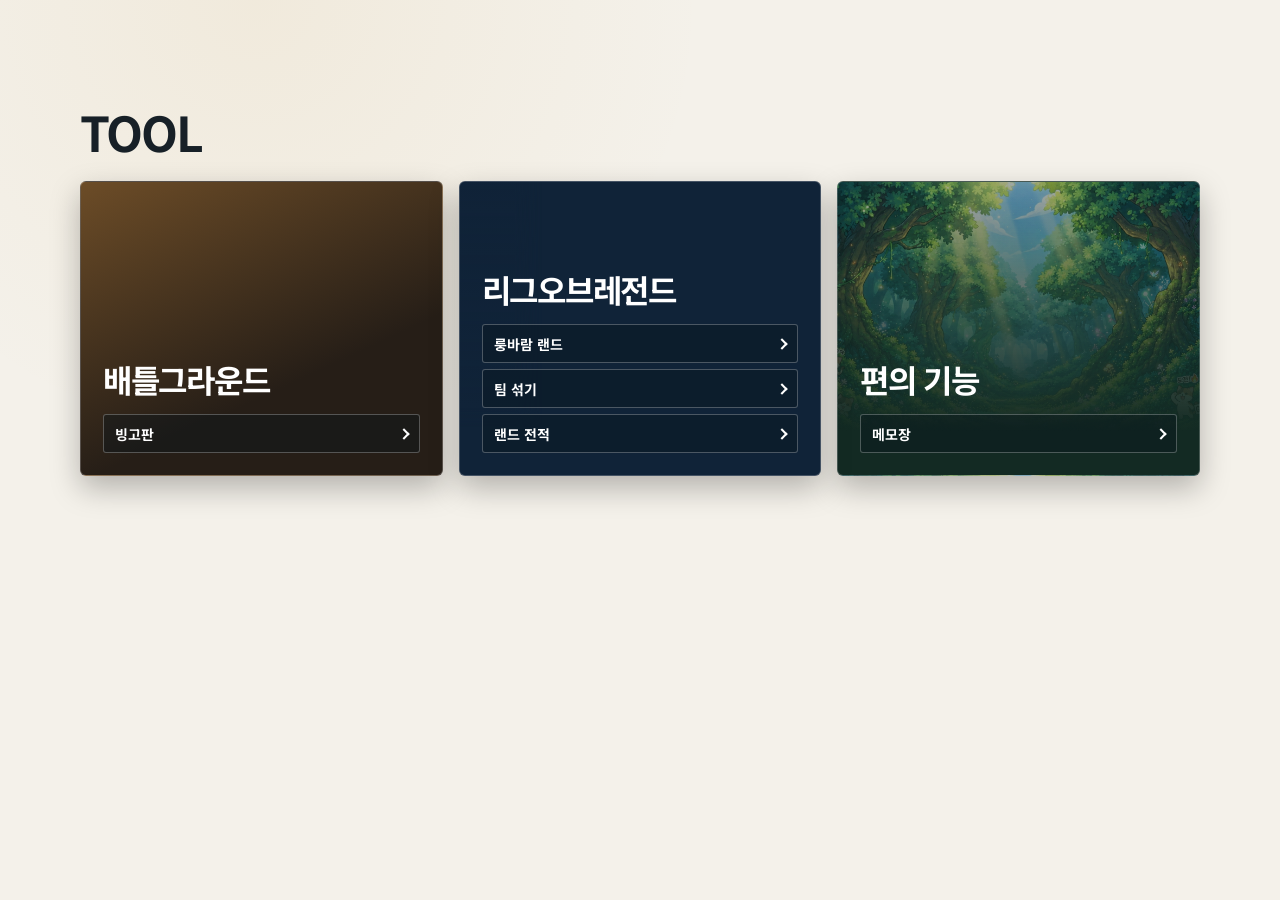
==== index.html @ d232b587 "Simplify navigation and group bingo mission controls" ====
<!doctype html>
<html lang="ko">
  <head>
    <meta charset="UTF-8" />
    <meta name="viewport" content="width=device-width, initial-scale=1.0" />
    <meta name="description" content="배틀그라운드, 룽바람 랜드, 편의 기능" />
    <title>For SUWEET</title>
    <link rel="icon" type="image/png" sizes="64x64" href="assets/favicon.png?v=1" />
    <link rel="apple-touch-icon" sizes="180x180" href="assets/apple-touch-icon.png?v=1" />
    <link rel="stylesheet" href="styles.css?v=85" />
  </head>
  <body class="category-home">
    <main class="category-home__shell">
      <h1>TOOL</h1>
      <div class="category-home__grid">
        <section class="category-card category-card--pubg" aria-labelledby="pubg-category">
          <h2 id="pubg-category">배틀그라운드</h2>
          <ul>
            <li><a href="bingo.html">빙고판</a></li>
          </ul>
        </section>

        <section class="category-card category-card--land" aria-labelledby="land-category">
          <h2 id="land-category">리그오브레전드</h2>
          <ul>
            <li><a href="rongbaram.html">룽바람 랜드</a></li>
            <li><a href="mixer.html">팀 섞기</a></li>
            <li><a href="history.html">랜드 전적</a></li>
          </ul>
        </section>

        <section class="category-card category-card--tools" aria-labelledby="tools-category">
          <h2 id="tools-category">편의 기능</h2>
          <ul>
            <li><a href="memo.html">메모장</a></li>
          </ul>
        </section>
      </div>
    </main>
  </body>
</html>
---- styles.css ----
@import url('https://fonts.googleapis.com/css2?family=Black+Han+Sans&family=Do+Hyeon&family=Dongle:wght@400;700&family=Gamja+Flower&family=Gaegu:wght@400;700&family=Gowun+Batang&family=Gowun+Dodum&family=Hi+Melody&family=Jua&family=Nanum+Gothic:wght@400;700&family=Nanum+Myeongjo:wght@400;700&family=Nanum+Pen+Script&family=Noto+Color+Emoji&family=Noto+Sans+KR:wght@400;500;600;700;800&family=Oswald:wght@500;600&family=Poor+Story&family=Single+Day&family=Song+Myung&family=Stylish&family=Yeon+Sung&display=swap');

:root {
  --ink: #172027;
  --muted: #68747b;
  --paper: #f4f1ea;
  --surface: #fffdf8;
  --line: #d9d4c8;
  --gold: #c89637;
  --gold-bright: #e3b95d;
  --navy: #101b25;
  --teal: #1c7b7d;
  --danger: #a7473f;
  --shadow: 0 14px 34px rgba(25, 32, 35, 0.09);
}

* { box-sizing: border-box; }

html { scroll-behavior: smooth; }

body {
  margin: 0;
  min-width: 320px;
  color: var(--ink);
  background:
    radial-gradient(circle at 20% 0%, rgba(200, 150, 55, 0.08), transparent 28rem),
    var(--paper);
  font-family: "Noto Sans KR", sans-serif;
  -webkit-font-smoothing: antialiased;
}

button, input, textarea { font: inherit; }
button { color: inherit; }

.app-shell { width: min(1480px, 100%); margin: 0 auto; padding: 28px 36px 20px; }

.category-home { min-height: 100vh; }
.category-home__shell { width: min(1120px, calc(100% - 32px)); margin: 0 auto; padding: clamp(44px, 9vw, 104px) 0 40px; }
.category-home h1 { margin: 0 0 22px; font-size: clamp(30px, 5vw, 48px); line-height: 1.15; letter-spacing: -.045em; }
.category-home__grid { display: grid; grid-template-columns: repeat(3, minmax(0, 1fr)); gap: 16px; }
.category-card {
  display: flex;
  color: #fff;
  flex-direction: column;
  gap: 16px;
  justify-content: flex-end;
  min-height: 295px;
  padding: 22px;
  border: 1px solid #ffffff38;
  border-radius: 6px;
  box-shadow: 0 12px 30px #0004;
}
.category-card--pubg { background: linear-gradient(155deg, #6c4c27, #261e17 65%); }
.category-card--land {
  position: relative;
  isolation: isolate;
  overflow: hidden;
  background: #102338;
}
.category-card--land::before,
.category-card--land::after {
  content: "";
  position: absolute;
  pointer-events: none;
}
.category-card--land::before {
  inset: 0 auto 0 min(-96.5%, -528px);
  z-index: -2;
  width: max(210%, 1150px);
  background:
    linear-gradient(180deg, #10233855, #102338ad 90%),
    url("assets/hero-aram-land-v3.jpg") left bottom / 100% auto no-repeat;
}
.category-card--land::after {
  inset: 0;
  z-index: -1;
  background:
    linear-gradient(180deg, #10233855, #102338ad 90%),
    url("assets/hero-aram-land-v3.jpg") right bottom / max(210%, 1150px) auto no-repeat;
  mask-image: linear-gradient(to right, #000 55px, transparent 82px), linear-gradient(#000 calc(100% - 65px), transparent calc(100% - 48px));
  mask-composite: intersect;
}
.category-card--tools { background: linear-gradient(180deg, #132a2366, #132a23 85%), url("assets/memo-forest-background-v2.jpg") center / cover; }
.category-card h2 { margin: 0; font-size: clamp(22px, 3vw, 32px); line-height: 1.2; letter-spacing: -.04em; }
.category-card p { margin: 0; color: #f1dcc0; font-size: 14px; }
.category-card ul { display: grid; gap: 6px; margin: 0; padding: 0; list-style: none; }
.category-card a { display: flex; align-items: center; justify-content: space-between; gap: 8px; min-height: 39px; padding: 8px 11px; border: 1px solid #ffffff42; border-radius: 3px; background: #08151d65; color: #fff; text-decoration: none; font-size: 14px; font-weight: 700; }
.category-card a::after { content: ""; width: 6px; height: 6px; border-top: 2px solid currentColor; border-right: 2px solid currentColor; transform: rotate(45deg); }
.category-card a:hover, .category-card a:focus-visible { border-color: var(--gold-bright); background: #0b1824; }

@media (max-width: 700px) {
  .category-home__grid { grid-template-columns: 1fr; }
  .category-card { min-height: 148px; padding: 18px; }
}

.hero {
  position: relative;
  isolation: isolate;
  min-height: 154px;
  display: grid;
  grid-template-columns: minmax(0, 1fr) minmax(470px, 590px);
  gap: 36px;
  align-items: center;
  overflow: hidden;
  padding: 24px 40px;
  color: #fff;
  background:
    linear-gradient(90deg, rgba(8, 20, 31, .86) 0%, rgba(8, 20, 31, .32) 30%, rgba(8, 20, 31, .1) 52%, rgba(8, 20, 31, .18) 70%, rgba(8, 20, 31, .78) 100%),
    url("assets/hero-aram-land-v3.jpg");
  background-position: center, center 74%;
  background-size: cover, cover;
  background-repeat: no-repeat;
  border: 1px solid rgba(227, 185, 93, 0.28);
  border-radius: 4px;
  box-shadow: var(--shadow);
}

.hero::before,
.hero::after {
  content: "";
  position: absolute;
  z-index: -1;
  transform: rotate(45deg);
  border: 1px solid rgba(227, 185, 93, 0.16);
}

.hero::before { width: 360px; height: 360px; right: 30%; top: -285px; }
.hero::after { width: 220px; height: 220px; left: -145px; bottom: -175px; }

.hero h1 { margin: 0 0 8px; color: #fff; font-family: "Noto Sans KR", sans-serif; font-size: clamp(30px, 3.4vw, 44px); font-weight: 800; line-height: 1.08; letter-spacing: -.035em; text-shadow: 0 2px 8px rgba(0, 0, 0, .55); }
.hero__brand p { margin: 0; color: #e2e8ea; text-shadow: 0 1px 4px rgba(0,0,0,.7); font-size: 13px; }
.hero__dashboard { min-width: 0; }

.record-card {
  padding: 14px 18px;
  border: 1px solid rgba(221, 185, 111, 0.24);
  background: rgba(7, 24, 36, .78);
  backdrop-filter: blur(10px);
}
.record-card__summary { display: flex; align-items: flex-end; justify-content: space-between; gap: 18px; }
.record-card__label { display: block; margin-bottom: 5px; color: #aeb9bc; font-size: 11px; }
.record-card__current > strong { font: 600 24px/1 "Oswald", sans-serif; color: #fff; }
.record-card__summary-actions { display: flex; align-items: flex-end; gap: 13px; }
.win-rate { text-align: right; }
.win-rate span { display: block; margin-bottom: 4px; color: #809096; font-size: 10px; }
.win-rate strong { color: var(--gold-bright) !important; font: 600 24px/1 "Oswald", sans-serif; }
.record-card__controls { display: grid; grid-template-columns: 1fr 1fr auto; gap: 8px; align-items: center; margin-top: 10px; }
.score-control { display: grid; grid-template-columns: 1fr 32px 28px 32px; align-items: center; gap: 4px; min-width: 0; padding: 6px 7px 6px 11px; background: rgba(0,0,0,.18); border: 1px solid rgba(255,255,255,.16); }
.score-control > span { font-size: 11px; font-weight: 700; }
.score-control--win > span { color: #7fe0cc; }
.score-control--loss > span { color: #ffaaa3; }
.score-control button { display: grid; place-items: center; width: 32px; height: 32px; padding: 0; color: #071518; border: 1px solid rgba(255,255,255,.35); border-radius: 3px; cursor: pointer; font-size: 20px; font-weight: 800; line-height: 1; box-shadow: 0 2px 7px rgba(0,0,0,.24); }
.score-control--win button { background: #62cdb8; }
.score-control--loss button { background: #e77f77; }
.score-control button:hover { color: #101820; background: var(--gold-bright); transform: translateY(-1px); }
.score-control button:active { transform: translateY(1px); }
.score-control button:disabled { color: #728087; background: #39474c; border-color: #526067; box-shadow: none; opacity: .7; cursor: default; transform: none; }
.score-control strong { text-align: center; font: 500 16px/1 "Oswald", sans-serif; }
.record-action-button { width: 78px; min-height: 38px; padding: 7px 8px; border-radius: 3px; cursor: pointer; font-size: 10px; font-weight: 700; white-space: nowrap; }
.record-reset { color: #f0ca78; background: rgba(200,150,55,.12); border: 1px solid #ad8437; }
.record-save { color: #8fe0d2; background: rgba(98,205,184,.12); border: 1px solid #4d9d8e; }
.record-reset:hover { color: #101820; background: var(--gold-bright); }
.record-save:hover { color: #071518; background: #7fe0cc; }

.settlement { display: grid; grid-template-columns: auto 1fr auto; align-items: center; gap: 12px; margin-top: 11px; padding-top: 11px; border-top: 1px solid rgba(255,255,255,.13); }
.settlement__stake span,
.settlement__result span { display: block; margin-bottom: 3px; color: #8f9b9f; font-size: 9px; font-weight: 600; }
.settlement__stake strong { color: #fff; font: 500 16px/1 "Oswald", sans-serif; }
.stake-controls { display: grid; grid-template-columns: repeat(4, 1fr); gap: 4px; }
.stake-controls button { min-width: 42px; height: 29px; padding: 0 5px; color: #f0ca78; background: rgba(200,150,55,.12); border: 1px solid #8f7138; border-radius: 2px; cursor: pointer; font-size: 10px; font-weight: 700; }
.stake-controls button:hover { color: #101820; background: var(--gold-bright); }
.stake-controls button:disabled { color: #687379; background: rgba(255,255,255,.04); border-color: #465159; cursor: default; }
.settlement__result { min-width: 92px; text-align: right; }
.settlement__result strong { color: #d9dedf; font: 600 24px/1 "Oswald", sans-serif; }
.settlement__result strong.is-positive { color: #7fe0cc; }
.settlement__result strong.is-negative { color: #ff8e86; }

.toolbar {
  position: sticky;
  top: 0;
  z-index: 20;
  margin: 22px 0;
  padding: 18px 20px 15px;
  background: rgba(244, 241, 234, 0.94);
  border: 1px solid var(--line);
  box-shadow: 0 8px 24px rgba(38, 42, 43, 0.07);
  backdrop-filter: blur(14px);
}

.page-actions { position: fixed; z-index: 25; top: 28px; right: max(36px, calc((100vw - 1800px) / 4)); display: flex; justify-content: flex-end; }
.page-actions .memo-link { background: var(--surface); }
.page-actions .memo-link:hover,
.page-actions .memo-link:focus-visible { background: var(--gold); }
.page-menu { position: relative; z-index: 26; width: clamp(110px, 8vw, 160px); }
.page-menu summary { position: relative; display: flex; align-items: center; justify-content: center; width: 100%; min-height: 42px; padding: 9px 38px 9px 18px; color: var(--ink); background: var(--surface); border: 1px solid rgba(200, 150, 55, .55); border-radius: 3px; list-style: none; cursor: pointer; font-size: 15px; font-weight: 800; letter-spacing: .16em; }
.page-menu summary::-webkit-details-marker { display: none; }
.page-menu summary:hover,
.page-menu summary:focus-visible { background: var(--gold-bright); outline: 2px solid var(--gold); outline-offset: 2px; }
.page-menu__icon,
.page-menu__icon::before,
.page-menu__icon::after { position: absolute; width: 15px; height: 2px; border-radius: 2px; background: currentColor; }
.page-menu__icon { top: 50%; left: 17px; transform: translateY(-50%); }
.page-menu__icon::before,
.page-menu__icon::after { content: ""; left: 0; }
.page-menu__icon::before { top: -5px; }
.page-menu__icon::after { top: 5px; }
.page-menu__label { transform: translateX(10px); }
.page-menu__arrow { position: absolute; top: 50%; right: 19px; width: 8px; height: 8px; border-right: 2px solid currentColor; border-bottom: 2px solid currentColor; transform: translateY(-70%) rotate(45deg); transform-origin: center; transition: transform 160ms; }
.page-menu[open] .page-menu__arrow { transform: translateY(-30%) rotate(225deg); }
.page-menu__items { position: absolute; top: calc(100% + 7px); right: 0; width: 100%; min-width: 120px; padding: 7px; background: var(--surface); border: 1px solid var(--line); border-radius: 4px; box-shadow: var(--shadow); }
.page-menu__items .memo-link { display: flex; justify-content: center; gap: 7px; height: 34px; margin: 0; border: 0; padding: 0 8px; font-size: 12px; letter-spacing: .04em; }
.page-menu__items .memo-link svg { width: 14px; height: 14px; }
.page-menu__items .memo-link + .memo-link { border-top: 1px solid var(--line); }
@media (max-width: 1740px) {
  .page-actions { position: static; margin-bottom: 10px; }
  .page-menu { width: 110px; }
  .page-menu__icon { left: 13px; }
  .page-menu__label { transform: translateX(2px); }
  .page-menu__arrow { right: 13px; }
}
.search-row { display: grid; grid-template-columns: minmax(0, 1fr); }
.search-wrap { position: relative; display: flex; align-items: center; }
.search-wrap svg { position: absolute; left: 15px; width: 19px; fill: none; stroke: var(--muted); stroke-width: 1.8; stroke-linecap: round; }
.search-wrap input {
  width: 100%;
  height: 48px;
  padding: 0 52px 0 44px;
  color: var(--ink);
  background: var(--surface);
  border: 1px solid #cec8bc;
  border-radius: 2px;
  outline: none;
  transition: border-color 160ms, box-shadow 160ms;
}
.search-wrap input:focus { border-color: var(--gold); box-shadow: 0 0 0 3px rgba(200, 150, 55, 0.13); }
.search-wrap kbd { position: absolute; right: 15px; padding: 2px 7px; color: #8c8b87; background: #efede6; border: 1px solid #dad5ca; border-radius: 3px; font-size: 12px; }

.filter-row { display: flex; gap: 7px; margin-top: 13px; overflow-x: auto; scrollbar-width: none; }
.filter-row::-webkit-scrollbar { display: none; }
.filter-chip {
  flex: 0 0 auto;
  padding: 7px 14px;
  color: #59646a;
  background: transparent;
  border: 1px solid transparent;
  border-radius: 999px;
  cursor: pointer;
  font-size: 12px;
  font-weight: 600;
}
.filter-chip:hover { color: var(--ink); background: rgba(255, 255, 255, 0.65); }
.filter-chip.is-active { color: #fff; background: var(--navy); border-color: var(--navy); }
.memo-link {
  display: inline-flex;
  flex: 0 0 auto;
  align-items: center;
  gap: 6px;
  margin-left: auto;
  padding: 7px 13px;
  color: #8b641f;
  background: rgba(200, 150, 55, .08);
  border: 1px solid rgba(200, 150, 55, .55);
  border-radius: 3px;
  text-decoration: none;
  font-size: 12px;
  font-weight: 700;
  transition: color 160ms, background 160ms, border-color 160ms, transform 160ms;
}
.memo-link svg { width: 15px; height: 15px; fill: none; stroke: currentColor; stroke-width: 1.7; stroke-linecap: round; stroke-linejoin: round; }
.memo-link:hover,
.memo-link:focus-visible { color: #fff; background: var(--gold); border-color: var(--gold); outline: none; transform: translateY(-1px); }
.record-history-button {
  display: inline-flex;
  flex: 0 0 auto;
  align-items: center;
  gap: 6px;
  margin-left: auto;
  padding: 7px 13px;
  color: #fff;
  background: var(--navy);
  border: 1px solid var(--navy);
  border-radius: 3px;
  cursor: pointer;
  font-size: 12px;
  font-weight: 700;
  transition: color 160ms, background 160ms, border-color 160ms, transform 160ms;
}
.record-history-button svg { width: 15px; height: 15px; fill: none; stroke: currentColor; stroke-width: 1.7; stroke-linecap: round; stroke-linejoin: round; }
.record-history-button:hover,
.record-history-button:focus-visible { color: #172027; background: var(--gold-bright); border-color: var(--gold); outline: none; transform: translateY(-1px); }
.record-history-button.has-pending { border-color: var(--gold); box-shadow: 0 0 0 2px rgba(200, 150, 55, .13); }
.record-history-button__badge { padding: 2px 6px; color: #172027; background: var(--gold-bright); border-radius: 999px; font-size: 9px; line-height: 1.2; }
.record-history-button:hover .record-history-button__badge,
.record-history-button:focus-visible .record-history-button__badge { color: #fff; background: var(--navy); }
.mapping-status { display: flex; align-items: center; justify-content: space-between; gap: 14px; margin-top: 12px; padding: 8px 11px; color: #70521b; background: rgba(227, 185, 93, .14); border: 1px solid rgba(200, 150, 55, .38); font-size: 11px; font-weight: 700; }
.mapping-status button { flex: 0 0 auto; padding: 3px 7px; color: var(--danger); background: transparent; border: 1px solid rgba(167, 71, 63, .38); border-radius: 2px; cursor: pointer; font-size: 10px; font-weight: 700; }
.mapping-status button:hover,
.mapping-status button:focus-visible { color: #fff; background: var(--danger); outline: none; }

.toolbar__bottom { display: flex; align-items: center; justify-content: space-between; gap: 18px; margin-top: 14px; padding-top: 14px; border-top: 1px solid var(--line); }
.segmented { display: inline-flex; padding: 3px; background: #e5e1d7; border-radius: 3px; }
.segmented button { padding: 7px 15px; color: #727a7e; background: transparent; border: 0; border-radius: 2px; cursor: pointer; font-size: 12px; font-weight: 600; }
.segmented button.is-active { color: var(--ink); background: var(--surface); box-shadow: 0 2px 7px rgba(20, 25, 28, 0.09); }
.toolbar__actions { display: flex; align-items: center; gap: 16px; }
.result-count { color: var(--muted); font-size: 12px; }
.text-button { padding: 2px; background: transparent; border: 0; border-bottom: 1px solid currentColor; cursor: pointer; color: #56646a; font-size: 12px; }
.text-button:disabled { opacity: 0.35; cursor: default; }
.text-button--danger { color: var(--danger); }

.champion-grid {
  display: grid;
  grid-template-columns: repeat(auto-fill, 64px);
  gap: 10px;
  justify-content: center;
  min-height: 200px;
}

.champion {
  display: block;
  width: 64px;
  height: 64px;
  min-width: 0;
  padding: 0;
  background: transparent;
  border: 0;
  cursor: pointer;
  text-align: center;
}

.champion__portrait {
  display: block;
  position: relative;
  aspect-ratio: 1 / 1;
  width: 64px;
  height: 64px;
  overflow: hidden;
  background: #d3cec2;
  border: 2px solid transparent;
  box-shadow: 0 5px 13px rgba(20, 27, 29, 0.12);
  transition: transform 160ms ease, border-color 160ms ease, box-shadow 160ms ease;
}

.champion:hover .champion__portrait,
.champion:focus-visible .champion__portrait { transform: translateY(-3px); border-color: var(--gold); box-shadow: 0 9px 19px rgba(20, 27, 29, 0.17); }
.champion:focus-visible { outline: none; }
.champion__portrait img { display: block; width: 100%; height: 100%; aspect-ratio: 1 / 1; object-fit: cover; transition: filter 220ms ease, opacity 220ms ease; }
.champion__ban {
  position: absolute;
  top: 50%;
  left: 50%;
  width: 34px;
  height: 34px;
  background: rgba(20, 12, 13, .44);
  border: 3px solid #ef5a52;
  border-radius: 50%;
  box-shadow: 0 0 0 1px rgba(18, 5, 6, .55), 0 3px 10px rgba(0,0,0,.38);
  opacity: 0;
  transform: translate(-50%, -50%) scale(.55);
  transition: opacity 180ms, transform 180ms;
}
.champion__ban::after { content: ""; position: absolute; top: 50%; left: 50%; width: 3px; height: 38px; background: #ef5a52; border-radius: 2px; box-shadow: 0 0 0 1px rgba(18,5,6,.25); transform: translate(-50%, -50%) rotate(45deg); }
.champion__shade { position: absolute; inset: 0; background: rgba(7, 12, 15, 0); transition: background 220ms; }
.champion.is-used .champion__portrait { border-color: #8e3f3b; box-shadow: inset 0 0 0 1px rgba(239,90,82,.25); }
.champion.is-used .champion__portrait img { filter: grayscale(1) contrast(.82) brightness(.58); opacity: .7; }
.champion.is-used .champion__shade { background: rgba(16, 8, 10, .28); }
.champion.is-used .champion__ban { opacity: 1; transform: translate(-50%, -50%) scale(1); }

.champion-tooltip {
  position: fixed;
  z-index: 100;
  padding: 6px 9px;
  color: #fff;
  background: rgba(12, 22, 29, .96);
  border: 1px solid rgba(227, 185, 93, .65);
  border-radius: 2px;
  box-shadow: 0 5px 14px rgba(0,0,0,.22);
  pointer-events: none;
  transform: translate(13px, 13px);
  font-size: 11px;
  font-weight: 700;
  white-space: nowrap;
}

.match-dialog {
  position: fixed;
  z-index: 40;
  margin: 0;
  width: min(480px, calc(100% - 24px));
  max-height: var(--panel-height, calc(100vh - 40px));
  padding: 0;
  overflow: hidden;
  color: var(--ink);
  background: var(--surface);
  border: 1px solid rgba(200, 150, 55, .7);
  border-radius: 5px;
  box-shadow: 0 24px 70px rgba(7, 18, 25, .42);
}
.match-dialog__header { display: flex; align-items: center; justify-content: space-between; gap: 20px; padding: 8px 16px; color: #fff; background: linear-gradient(135deg, #102638, #173f4d); border-bottom: 1px solid rgba(227, 185, 93, .45); }
.match-dialog__header span { display: block; margin-bottom: 3px; color: var(--gold-bright); font: 600 9px/1 "Oswald", sans-serif; letter-spacing: .16em; }
.match-dialog__header h2 { margin: 0; font-size: 17px; }
.match-dialog__close { display: grid; place-items: center; width: 34px; height: 34px; padding: 0; color: #d9e0e3; background: rgba(255,255,255,.06); border: 1px solid rgba(255,255,255,.2); border-radius: 3px; cursor: pointer; font-size: 23px; line-height: 1; }
.match-dialog__close:hover,
.match-dialog__close:focus-visible { color: #142029; background: var(--gold-bright); border-color: var(--gold-bright); outline: none; }
.match-dialog__body { max-height: calc(var(--panel-height, 600px) - 54px); padding: 18px 20px 22px; overflow-y: auto; }
.match-dialog__section:not([hidden]) + .match-dialog__section { margin-top: 22px; }
.match-dialog__section-title { display: flex; align-items: center; justify-content: space-between; gap: 12px; margin-bottom: 9px; }
.match-dialog__section-title h3 { margin: 0; font-size: 13px; }
.match-dialog__section-title span { color: var(--muted); font-size: 10px; font-weight: 700; }
.pending-match-list,
.completed-match-list { display: grid; gap: 7px; }
.pending-match { display: flex; align-items: center; justify-content: space-between; gap: 12px; padding: 10px 11px; color: #684f22; background: #f7efdc; border: 1px solid #e7d2a7; font-size: 11px; font-weight: 700; }
.pending-match--active { color: #fff; background: #856526; border-color: #9f7a31; }
.match-record { display: grid; grid-template-columns: 44px 38px minmax(112px, 1fr) auto; align-items: center; gap: 7px; padding: 10px 9px; background: #f4f1ea; border: 1px solid #ded8cc; }
.match-record__number { color: #879095; font: 600 10px/1 "Oswald", sans-serif; }
.match-record__result { font-size: 11px; }
.match-record__result--win { color: var(--teal); }
.match-record__result--loss { color: var(--danger); }
.match-record__champion { display: block; width: 44px; height: 44px; aspect-ratio: 1 / 1; object-fit: cover; border: 1px solid #b6a17a; border-radius: 3px; }
.match-record__champion-details { display: flex; align-items: center; gap: 8px; min-width: 0; }
.match-record__champion-details img { flex: 0 0 auto; }
.match-record__champion-name { overflow: hidden; text-overflow: ellipsis; white-space: nowrap; font-size: 12px; font-weight: 700; }
.match-record__actions { display: flex; justify-content: flex-end; gap: 5px; }
.match-record__action { padding: 5px 7px; color: #56646a; background: var(--surface); border: 1px solid #cfc8bb; border-radius: 2px; cursor: pointer; font-size: 9px; font-weight: 700; white-space: nowrap; }
.match-record__action:hover,
.match-record__action:focus-visible { color: #fff; background: var(--navy); border-color: var(--navy); outline: none; }
.match-dialog__empty { margin: 0; padding: 18px; color: #8a9296; background: #f7f4ed; border: 1px dashed #d7d0c3; font-size: 11px; text-align: center; }
.match-dialog__legacy { margin: 0; padding: 9px 11px; color: #7b715e; background: #eee9df; border-left: 3px solid #b2a58e; font-size: 10px; line-height: 1.5; }

.state-card { display: grid; place-items: center; min-height: 260px; padding: 40px; color: var(--muted); text-align: center; }
.state-card strong { margin-top: 12px; color: var(--ink); }
.state-card p { margin: 5px 0; font-size: 13px; }
.state-card button { margin-top: 12px; padding: 9px 18px; color: #fff; background: var(--navy); border: 0; cursor: pointer; }
.state-card--error strong { color: var(--danger); }
.spinner { width: 30px; height: 30px; border: 2px solid #d1c8b8; border-top-color: var(--gold); border-radius: 50%; animation: spin 800ms linear infinite; }
@keyframes spin { to { transform: rotate(360deg); } }

footer { display: flex; justify-content: space-between; gap: 20px; margin-top: 38px; padding: 20px 2px; color: #8a908f; border-top: 1px solid var(--line); font-size: 10px; }
.stream-banner {
  position: fixed;
  z-index: 24;
  top: 50%;
  display: block;
  width: clamp(110px, 8vw, 160px);
  overflow: hidden;
  background: #102a40;
  border: 2px solid rgba(200, 150, 55, .7);
  border-radius: 5px;
  box-shadow: 0 14px 34px rgba(8, 19, 28, .28);
  transform: translateY(-50%);
  transition: transform 180ms ease, border-color 180ms ease, box-shadow 180ms ease;
}
.stream-banner--left { left: max(36px, calc((100vw - 1800px) / 4)); }
.stream-banner--right { right: max(36px, calc((100vw - 1800px) / 4)); }
.stream-banner img { display: block; width: 100%; height: auto; aspect-ratio: 8 / 21; object-fit: cover; }
.stream-banner:hover,
.stream-banner:focus-visible { border-color: var(--gold-bright); box-shadow: 0 17px 38px rgba(8, 19, 28, .38), 0 0 0 3px rgba(227, 185, 93, .18); outline: none; }
.stream-banner--left:hover,
.stream-banner--left:focus-visible { transform: translate(4px, -50%); }
.stream-banner--right:hover,
.stream-banner--right:focus-visible { transform: translate(-4px, -50%); }
.toast { position: fixed; z-index: 50; left: 50%; bottom: 28px; padding: 11px 18px; color: #fff; background: rgba(16, 27, 37, 0.94); border: 1px solid rgba(227,185,93,.4); box-shadow: var(--shadow); opacity: 0; pointer-events: none; transform: translate(-50%, 15px); transition: opacity 180ms, transform 180ms; font-size: 13px; }
.toast.is-visible { opacity: 1; transform: translate(-50%, 0); }
.sr-only { position: absolute; width: 1px; height: 1px; padding: 0; margin: -1px; overflow: hidden; clip: rect(0,0,0,0); white-space: nowrap; border: 0; }
[hidden] { display: none !important; }

/* History page */
.history-page { min-height: 100vh; background: radial-gradient(circle at 85% 0%, rgba(28, 123, 125, .12), transparent 34rem), var(--paper); }
.history-page__shell { width: min(1327px, calc(100% - 32px)); margin: 0 auto; padding: 32px 0; }
@media (min-width: 1741px) {
  .history-page .stream-banner--left { left: max(24px, calc((100vw - 1327px) / 4 - clamp(110px, 8vw, 160px) / 2)); }
  .history-page .stream-banner--right { right: max(24px, calc((100vw - 1327px) / 4 - clamp(110px, 8vw, 160px) / 2)); }
}
.history-page__header { display: flex; align-items: center; justify-content: space-between; min-height: 149px; gap: 24px; padding: 26px; color: #fff; background-color: #102638; background-image: linear-gradient(90deg, rgba(6, 20, 36, .82) 0%, rgba(6, 20, 36, .58) 22%, rgba(6, 20, 36, .12) 39%, rgba(6, 20, 36, .08) 70%, rgba(6, 20, 36, .72) 88%, rgba(4, 15, 28, .9) 100%), url("assets/history-header.jpg"); background-position: center, center; background-size: cover, cover; background-repeat: no-repeat; border: 1px solid rgba(227, 185, 93, .45); box-shadow: var(--shadow); }
.history-page__header h1 { margin: 0; font-size: 30px; }
.history-page__header p { margin: 7px 0 0; color: #c8d2d6; font-size: 12px; }
.history-page__header button { flex: 0 0 auto; padding: 10px 14px; color: #ffe09a; background: rgba(5, 18, 31, .8); border: 1px solid rgba(244, 196, 87, .9); border-radius: 3px; box-shadow: 0 5px 18px rgba(0, 0, 0, .3), inset 0 0 0 1px rgba(255, 224, 154, .08); cursor: pointer; font-size: 11px; font-weight: 800; text-shadow: none; }
.history-page__header button:hover,
.history-page__header button:focus-visible { color: var(--navy); background: var(--gold-bright); outline: none; }
.history-summary { margin: 16px 0; padding: 14px 18px; background: var(--surface); border: 1px solid var(--line); box-shadow: var(--shadow); }
.history-summary__header,
.history-summary__row { display: grid; grid-template-columns: minmax(180px, 1.4fr) repeat(3, 1fr); align-items: center; gap: 18px; }
.history-summary__header { padding: 0 10px 9px; color: var(--muted); font-size: 10px; font-weight: 800; }
.history-summary__list { display: grid; gap: 6px; }
.history-summary__row { min-height: 46px; padding: 10px; background: #f5f2eb; border: 1px solid #ded8cc; }
.history-summary__row > strong { font-size: 13px; }
.history-summary__row > strong:nth-child(n + 2) { font: 600 17px/1 "Oswald", sans-serif; }
.history-summary__row > strong.is-positive,
.history-settlement.is-positive { color: var(--teal); }
.history-summary__row > strong.is-negative,
.history-settlement.is-negative { color: var(--danger); }
.history-summary__balance { display: inline-flex; align-items: center; justify-self: start; gap: 9px; padding: 3px 5px 3px 0; color: var(--ink); background: transparent; border: 0; cursor: pointer; text-align: left; }
.history-summary__balance strong { font-size: 13px; }
.history-summary__balance:hover strong,
.history-summary__balance:focus-visible strong { color: var(--gold); }
.history-summary__balance:focus-visible { outline: 2px solid rgba(200, 150, 55, .38); outline-offset: 2px; }
.history-summary__arrow { width: 0; height: 0; border-right: 5px solid transparent; border-left: 5px solid transparent; border-top: 7px solid currentColor; transition: transform 160ms; }
.history-summary__group.is-open .history-summary__arrow { transform: rotate(180deg); }
.history-summary__details { padding: 0 10px; background: #ebe7de; border: 1px solid #ded8cc; border-top: 0; }
.history-summary__detail { display: grid; grid-template-columns: minmax(210px, 1.4fr) repeat(3, 1fr); align-items: center; gap: 18px; min-height: 38px; padding: 7px 10px; border-bottom: 1px solid rgba(188, 179, 162, .58); font-size: 10px; }
.history-summary__detail:last-child { border-bottom: 0; }
.history-summary__detail > strong { font: 600 14px/1 "Oswald", sans-serif; }
.history-summary__detail > strong.is-positive { color: var(--teal); }
.history-summary__detail > strong.is-negative { color: var(--danger); }
.history-summary__result { display: inline-flex; align-items: center; justify-content: center; justify-self: start; width: 30px; height: 28px; padding: 0; border-radius: 2px; text-align: center; font: 700 14px/1 "Noto Sans KR", sans-serif !important; }
.history-summary__result--win { color: #226c60; background: #cfe8e1; }
.history-summary__result--draw { color: #776437; background: #eee4c7; }
.history-summary__result--loss { color: #8a3c36; background: #efd5d1; }
.history-summary__empty { margin: 0; padding: 15px 10px; color: var(--muted); font-size: 11px; text-align: center; }
.history-card { padding: 20px; background: rgba(255, 253, 248, .96); border: 1px solid var(--line); box-shadow: var(--shadow); }
.history-card__title { display: flex; align-items: center; justify-content: flex-end; gap: 18px; margin-bottom: 14px; }
.history-card__title h2 { margin: 0; font-size: 15px; }
.history-card__title span { color: var(--muted); font-size: 10px; }
.history-table__header,
.history-row { display: grid; grid-template-columns: 175px 130px 115px 445px 155px 130px; align-items: center; gap: 14px; }
.history-table__header { padding: 0 14px 9px; color: var(--muted); font-size: 10px; font-weight: 800; }
.history-table__header span:last-child { text-align: center; }
.history-list { display: grid; gap: 8px; }
.history-row { min-height: 68px; padding: 11px 14px; background: #f5f2eb; border: 1px solid #ded8cc; }
.history-cell { min-width: 0; }
.history-cell__label { display: none; }
.history-cell > strong { font-size: 12px; }
.history-table__header span:nth-child(5),
.history-cell:nth-child(5) { padding-left: 40px; }
.history-date { white-space: pre-line; line-height: 1.55; }
.history-record-score { font-size: 15px !important; }
.history-champions { display: grid; grid-template-columns: repeat(15, minmax(0, 36px)); gap: clamp(2px, .35vw, 5px); }
.history-champions__empty { grid-column: 1 / -1; color: var(--muted); font-size: 10px; }
.history-champion { display: block; width: 100%; height: auto; aspect-ratio: 1; object-fit: cover; border: 2px solid #bbb09c; border-radius: 3px; box-shadow: 0 3px 8px rgba(20, 27, 29, .12); }
.history-champion--unassigned { box-shadow: none; }
.history-champion--win { border-color: #58aa9c; }
.history-champion--loss { border-color: #c46a64; }
.history-settlement { font: 600 18px/1 "Oswald", sans-serif !important; }
.history-balance input { width: 100%; min-width: 0; height: 32px; padding: 0 8px; color: var(--ink); background: var(--surface); border: 1px solid #c9c2b5; border-radius: 2px; outline: none; font-size: 11px; }
.history-balance input:focus { border-color: var(--gold); box-shadow: 0 0 0 2px rgba(200, 150, 55, .13); }
.history-balance__text { display: block; overflow-wrap: anywhere; font-size: 12px; }
.history-cell--actions { text-align: center; }
.history-actions { display: grid; grid-template-columns: repeat(2, minmax(0, 1fr)); align-items: center; gap: 6px; width: 100%; }
.history-balance-action,
.history-delete { width: 100%; height: 28px; padding: 0 4px; color: var(--danger); background: transparent; border: 1px solid rgba(167, 71, 63, .42); border-radius: 2px; cursor: pointer; font-size: 10px; font-weight: 700; }
.history-balance-action { color: #8b641f; border-color: rgba(200, 150, 55, .65); }
.history-balance-action:hover,
.history-balance-action:focus-visible { color: #fff; background: var(--gold); outline: none; }
.history-delete:hover,
.history-delete:focus-visible { color: #fff; background: var(--danger); outline: none; }
.history-empty { padding: 54px 20px; color: var(--muted); border: 1px dashed #d7d0c3; text-align: center; }
.history-empty strong { color: var(--ink); }
.history-empty p { margin: 7px 0 0; font-size: 11px; }
.history-legacy { margin: 12px 0 0; padding: 10px 12px; color: #766b58; background: #eee9df; border-left: 3px solid #b2a58e; font-size: 10px; }
.history-page__notice { margin: 12px 2px 0; color: var(--muted); font-size: 10px; text-align: right; }

/* Team mixer page */
.mixer-page { display: flex; align-items: center; justify-content: center; min-height: 100vh; background: radial-gradient(circle at 12% 0%, rgba(48, 119, 146, .13), transparent 32rem), radial-gradient(circle at 88% 8%, rgba(200, 150, 55, .1), transparent 28rem), var(--paper); }
.mixer-page__shell { width: min(1480px, calc(100% - 32px)); margin: 0 auto; padding: 32px 0; }
.mixer-record { display: grid; grid-template-columns: minmax(0, 1fr) minmax(0, 1fr); gap: 16px 24px; margin-bottom: 16px; padding: 16px 22px; background: var(--surface); border: 1px solid var(--line); box-shadow: var(--shadow); }
.mixer-record__summary, .mixer-record__controls, .mixer-record__results { display: flex; flex-wrap: wrap; align-items: center; gap: 8px 12px; }
.mixer-record__summary h2 { margin: 0; font-size: 20px; }
.mixer-record__hint, .mixer-record__settlement > span { color: var(--muted); font-size: 12px; }
.mixer-record__controls { margin-top: 10px; gap: 6px 12px; }
.mixer-record__controls > div { display: inline-flex; gap: 4px; }
.mixer-record__controls > .mixer-record__settlement { align-items: baseline; gap: 7px; margin-inline-start: 8px; }
.mixer-record__settlement strong { font-size: 21px; line-height: 1.2; }
.mixer-record__settlement .is-positive { color: var(--teal); }
.mixer-record__settlement .is-negative { color: var(--danger); }
.mixer-record .mixer-button { min-height: 32px; padding: 0 10px; }
.mixer-record .mixer-record__stake-trigger { min-height: 26px; font-size: 12px; }
.mixer-stake-dialog { width: min(360px, calc(100% - 32px)); padding: 20px; color: var(--ink); background: var(--surface); border: 1px solid var(--line); border-radius: 6px; box-shadow: var(--shadow); }
.mixer-stake-dialog::backdrop { background: rgba(16, 27, 37, .48); }
.mixer-stake-dialog h3 { margin: 0 0 8px; font-size: 17px; }
.mixer-stake-dialog strong { font-size: 21px; }
.mixer-stake-dialog__controls { display: flex; flex-wrap: wrap; gap: 6px; margin: 12px 0; }
.mixer-stake-dialog form { display: flex; justify-content: flex-end; }
.mixer-button--win { color: #175c50; background: #d5f1ea; border: 1px solid #87bfb3; }
.mixer-button--loss { color: #8f3630; background: #f9e4e1; border: 1px solid #d5a29d; }
.mixer-record__hint { margin: 7px 0 0; }
.mixer-record .history-champions { margin-top: 10px; }
.mixer-record__search { display: grid; align-content: start; gap: 7px; min-width: 0; }
.mixer-record__search-heading { display: flex; align-items: center; justify-content: space-between; gap: 8px; }
.mixer-record__search label { font-size: 13px; font-weight: 800; }
.mixer-record__search input { width: 100%; min-width: 0; height: 34px; padding: 0 10px; color: var(--ink); background: var(--surface); border: 1px solid #c9c2b5; border-radius: 3px; font-size: 13px; }
.mixer-record__results { color: var(--muted); font-size: 12px; }
.mixer-record__portrait-button { padding: 0; border: 0; background: transparent; border-radius: 3px; cursor: pointer; }
.mixer-record__portrait-button:hover img, .mixer-record__portrait-button:focus-visible img { opacity: .7; }
.mixer-layout { display: grid; grid-template-columns: minmax(520px, .8fr) minmax(0, 1.2fr); align-items: stretch; gap: 16px; }
.mixer-card { min-width: 0; height: 100%; padding: 22px; background: rgba(255, 253, 248, .96); border: 1px solid var(--line); box-shadow: var(--shadow); }
.mixer-entry { display: flex; flex-direction: column; }
.mixer-card__heading { display: flex; align-items: center; justify-content: space-between; gap: 22px; margin-bottom: 18px; }
.mixer-card__heading h2 { margin: 0; font-size: 22px; }
.mixer-card__heading p { margin: 6px 0 0; color: var(--muted); font-size: 13px; }
.mixer-card__heading > span { flex: 0 0 auto; color: #8b641f; font-size: 13px; font-weight: 800; }
.mixer-pair { display: grid; grid-template-columns: 92px minmax(0, 1fr) 42px minmax(0, 1fr); align-items: center; gap: 12px; }
.mixer-pairs { display: grid; gap: 7px; }
.mixer-entry .mixer-pairs { flex: 1 1 auto; grid-template-rows: repeat(5, minmax(0, 1fr)); }
.mixer-pair { padding: 10px 14px; background: #f5f2eb; border: 1px solid #ded8cc; }
.mixer-pair > strong { font-size: 14px; }
.mixer-pair input { width: 100%; min-width: 0; height: 40px; padding: 0 12px; color: var(--ink); background: var(--surface); border: 1px solid #c9c2b5; border-radius: 2px; outline: none; font-size: 14px; }
.mixer-pair input:focus { border-color: var(--gold); box-shadow: 0 0 0 3px rgba(200, 150, 55, .13); }
.mixer-pair__versus { color: #8e989c; font: 700 13px/1 "Oswald", sans-serif; text-align: center; }
.mixer-actions { display: flex; align-items: center; justify-content: space-between; gap: 18px; min-height: 38px; margin-top: 16px; }
.mixer-actions > div { display: flex; gap: 8px; margin-left: auto; }
#mixerStatus { margin: 0; color: var(--teal); font-size: 13px; font-weight: 700; }
#mixerStatus.is-error { color: var(--danger); }
.mixer-button { min-height: 38px; padding: 0 16px; border-radius: 3px; cursor: pointer; font-size: 13px; font-weight: 800; }
.mixer-button--primary { color: #fff; background: var(--navy); border: 1px solid var(--navy); }
.mixer-button--secondary { color: #69757a; background: transparent; border: 1px solid #cfc8bb; }
.mixer-button--complete { color: #7d5715; background: #fff4d9; border: 1px solid rgba(200, 150, 55, .72); }
.mixer-button:hover:not(:disabled),
.mixer-button:focus-visible:not(:disabled) { color: #fff; background: var(--gold); border-color: var(--gold); outline: none; }
.mixer-button:disabled { color: #a4aaad; background: #ece9e2; border-color: #d7d2c8; cursor: default; }
.mixer-result__header { display: grid; grid-template-columns: minmax(0, 1fr) 52px minmax(0, 1fr); padding: 0 14px 11px 56px; color: var(--muted); font-size: 16px; font-weight: 800; line-height: 1; text-align: center; }
.mixer-result__header span:first-child { color: #3378b8; }
.mixer-result__header span:last-child { color: var(--danger); }
.mixer-result__list { display: grid; gap: 7px; }
.mixer-result__row { display: grid; grid-template-columns: 32px minmax(0, 1fr); align-items: center; gap: 10px; padding: 11px 14px; background: #f5f2eb; border: 1px solid #ded8cc; }
.mixer-result__number { color: #899398; font: 600 11px/1 "Oswald", sans-serif; }
.mixer-result__matchup { display: grid; grid-template-columns: minmax(0, 1fr) 52px minmax(0, 1fr); align-items: center; }
.mixer-player { position: relative; display: flex; justify-content: center; flex-direction: column; min-width: 0; min-height: 72px; overflow: hidden; padding: 10px 48px; background: var(--surface); border: 1px solid #d4cec2; text-align: center; }
.mixer-player > strong { display: block; overflow: hidden; color: #111; font-size: 17px; text-overflow: ellipsis; white-space: nowrap; }
.mixer-player--a { color: #286ca8; border-left: 3px solid #438ac8; }
.mixer-player--b { color: #9d403a; border-right: 3px solid #c45c54; }
.mixer-player__stats { display: block; margin-top: 5px; color: #69757a; font-size: 14px; font-weight: 600; line-height: 1.35; }
.mixer-player__record { display: block; color: #111; font-size: 13px; text-align: center; }
.mixer-player__settlement { position: absolute; top: 50%; left: 10px; font-size: 14px; transform: translateY(-50%); }
.mixer-player--b .mixer-player__settlement { right: 10px; left: auto; }
.mixer-player__stats .is-positive { color: var(--teal); }
.mixer-player__stats .is-negative { color: var(--danger); }
.mixer-result__versus { color: #8e989c; font: 700 13px/1 "Oswald", sans-serif; text-align: center; }
.mixer-empty { padding: 44px 20px; color: var(--muted); border: 1px dashed #d7d0c3; text-align: center; }
.mixer-empty strong { color: var(--ink); }
.mixer-empty p { margin: 7px 0 0; font-size: 13px; }
.mixer-page__notice { margin: 12px 2px 0; color: var(--muted); font-size: 11px; text-align: right; }

@media (max-width: 1100px) {
  .mixer-page { align-items: flex-start; }
  .mixer-layout { grid-template-columns: 1fr; }
  .mixer-card { height: auto; }
}

@media (max-width: 680px) {
  .mixer-record { grid-template-columns: minmax(0, 1fr); padding: 14px; }
}

@media (max-height: 720px) {
  .mixer-page { align-items: flex-start; }
}

@media (max-width: 760px) {
  .mixer-page__shell { width: min(100% - 24px, 1480px); padding: 14px 0; }
  .mixer-card { padding: 14px; }
  .mixer-card__heading { align-items: flex-start; flex-direction: column; gap: 9px; }
  .mixer-pair { grid-template-columns: 1fr 36px 1fr; gap: 7px; padding: 10px; }
  .mixer-pair > strong { grid-column: 1 / -1; }
  .mixer-actions { align-items: stretch; flex-direction: column; }
  .mixer-actions > div { display: grid; grid-template-columns: repeat(3, minmax(0, 1fr)); width: 100%; }
  .mixer-actions .mixer-button { min-width: 0; padding: 0 6px; }
  .mixer-result__header { padding: 0 0 9px; }
  .mixer-result__row { grid-template-columns: 1fr; }
  .mixer-result__number { display: none; }
}

@media (max-width: 760px) {
  .history-page__shell { width: min(100% - 24px, 1327px); padding: 14px 0; }
  .history-page__header { align-items: flex-start; flex-direction: column; min-height: 0; padding: 18px; }
  .history-summary { padding: 10px; }
  .history-summary__header { display: none; }
  .history-summary__row { grid-template-columns: 1fr 1fr; gap: 9px 14px; }
  .history-summary__balance { display: block; }
  .history-summary__balance::before,
  .history-summary__row > strong::before { display: block; margin-bottom: 4px; color: var(--muted); font: 700 9px/1 "Noto Sans KR", sans-serif; }
  .history-summary__balance::before { content: "밸런스"; }
  .history-summary__row > strong:nth-child(2)::before { content: "랜드 전적"; }
  .history-summary__row > strong:nth-child(3)::before { content: "누적 전적"; }
  .history-summary__row > strong:nth-child(4)::before { content: "누적 결산"; }
  .history-summary__arrow { display: inline-block; margin-right: 7px; }
  .history-summary__detail { grid-template-columns: 1fr 1fr; gap: 8px 12px; }
  .history-card { padding: 14px; }
  .history-table__header { display: none; }
  .history-row { grid-template-columns: 1fr 1fr; gap: 13px; padding: 14px; }
  .history-cell:nth-child(2),
  .history-cell:nth-child(4) { grid-column: 1 / -1; }
  .history-cell:nth-child(5) { padding-left: 0; }
  .history-cell__label { display: block; margin-bottom: 5px; color: var(--muted); font-size: 9px; font-weight: 700; }
}

@media (min-width: 761px) and (max-width: 1340px) {
  .history-table__header,
  .history-row { grid-template-columns: 145px 105px 90px minmax(190px, 1fr) 115px 66px; gap: 7px; }
  .history-table__header span:nth-child(5),
  .history-cell:nth-child(5) { padding-left: 4px; }
  .history-actions { grid-template-columns: minmax(0, 1fr); gap: 4px; }
}

/* Memo page */
.memo-page {
  min-height: 100vh;
  background:
    linear-gradient(rgba(12, 49, 31, .46), rgba(7, 30, 19, .68)),
    url("assets/memo-forest-background-v2.jpg") center / cover fixed no-repeat;
}
.memo-page__shell { width: min(920px, calc(100% - 40px)); margin: 0 auto; padding: 30px 0; }
.memo-page__header {
  display: flex;
  align-items: center;
  justify-content: space-between;
  gap: 24px;
  margin-bottom: 14px;
  padding: 14px 22px;
  color: #fff;
  background: linear-gradient(135deg, rgba(17, 47, 34, .96), rgba(48, 81, 53, .92));
  border: 1px solid rgba(157, 190, 126, .52);
  box-shadow: 0 18px 42px rgba(5, 28, 18, .32);
  backdrop-filter: blur(10px);
}
.memo-page__eyebrow { display: block; margin-bottom: 5px; color: #c9dfa1; font-size: 10px; font-weight: 800; letter-spacing: .16em; }
.memo-page__header h1 { margin: 0; font-size: clamp(24px, 4vw, 34px); line-height: 1.2; }
.memo-page__header p { margin: 7px 0 0; color: #d2dfd2; font-size: 12px; }
.memo-back {
  display: inline-flex;
  flex: 0 0 auto;
  align-items: center;
  gap: 7px;
  padding: 9px 13px;
  color: #d8e9ba;
  background: rgba(8, 34, 23, .24);
  border: 1px solid rgba(169, 202, 130, .64);
  border-radius: 3px;
  text-decoration: none;
  font-size: 12px;
  font-weight: 700;
}
.memo-back:hover,
.memo-back:focus-visible { color: #14251a; background: #b8d68f; outline: none; }
.memo-card { padding: 24px; background: rgba(255, 253, 248, .97); border: 1px solid rgba(227, 185, 93, .5); box-shadow: 0 18px 42px rgba(0, 0, 0, .24); }
.memo-card__top { display: flex; align-items: center; justify-content: space-between; gap: 20px; margin-bottom: 12px; }
.memo-card__label { color: var(--ink); font-size: 13px; font-weight: 800; }
.memo-save-status { color: var(--teal); font-size: 11px; font-weight: 700; }
.memo-save-status.is-error { color: var(--danger); }
.memo-format-toolbar { display: flex; align-items: flex-end; gap: 12px; margin-bottom: 12px; padding: 11px 12px; background: #eeeae1; border: 1px solid #d8d2c6; }
.memo-font-control,
.memo-size-control { display: flex; align-items: center; gap: 9px; color: var(--muted); font-size: 10px; font-weight: 700; }
.memo-font-control select { height: 34px; min-width: 150px; padding: 0 30px 0 10px; color: var(--ink); background: var(--surface); border: 1px solid #c9c2b5; border-radius: 2px; cursor: pointer; font-size: 12px; outline: none; }
.memo-font-control select:focus { border-color: var(--gold); box-shadow: 0 0 0 2px rgba(200, 150, 55, .13); }
.memo-size-control { margin-left: auto; }
.memo-size-control > div { display: grid; grid-template-columns: 34px 58px 34px; align-items: center; }
.memo-size-control button { display: grid; place-items: center; width: 34px; height: 34px; padding: 0; color: #fff; background: var(--navy); border: 0; cursor: pointer; font-size: 18px; font-weight: 800; }
.memo-size-control button:hover:not(:disabled),
.memo-size-control button:focus-visible:not(:disabled) { color: var(--navy); background: var(--gold-bright); outline: none; }
.memo-size-control button:disabled { color: #8a9296; background: #d1d0ca; cursor: default; }
.memo-size-control input { width: 58px; height: 34px; padding: 0 4px; color: var(--ink); background: var(--surface); border: 1px solid #c9c2b5; border-inline: 0; border-radius: 0; outline: none; text-align: center; font: 600 12px/32px "Noto Sans KR", sans-serif; appearance: textfield; }
.memo-size-control input::-webkit-inner-spin-button,
.memo-size-control input::-webkit-outer-spin-button { margin: 0; appearance: none; }
.memo-size-control input:focus { box-shadow: inset 0 0 0 2px rgba(200, 150, 55, .35); }
.memo-symbol-toggle { display: inline-flex; align-items: center; justify-content: center; gap: 6px; min-height: 34px; padding: 0 11px; color: #8b641f; background: var(--surface); border: 1px solid rgba(200, 150, 55, .65); border-radius: 2px; cursor: pointer; font-size: 11px; font-weight: 800; }
.memo-symbol-toggle:hover,
.memo-symbol-toggle:focus-visible,
.memo-symbol-toggle[aria-expanded="true"] { color: #fff; background: var(--gold); outline: none; }
.memo-symbol-palette { display: grid; gap: 13px; margin: -1px 0 12px; padding: 14px; background: #fffdf8; border: 1px solid #d8d2c6; box-shadow: 0 7px 18px rgba(20, 27, 29, .08); }
.memo-symbol-list { display: flex; flex-wrap: wrap; gap: 6px; }
.memo-symbol-list button { display: grid; place-items: center; width: 35px; height: 35px; padding: 0; background: #f4f1ea; border: 1px solid #d8d2c6; border-radius: 3px; cursor: pointer; font-family: "Noto Color Emoji", "Segoe UI Emoji", "Apple Color Emoji", sans-serif; font-size: 19px; line-height: 1; }
.memo-symbol-list button:hover,
.memo-symbol-list button:focus-visible { background: #fff; border-color: var(--gold); box-shadow: 0 0 0 2px rgba(200, 150, 55, .13); outline: none; transform: translateY(-1px); }
.memo-symbol-palette p { margin: 0; color: #8a908f; font-size: 9px; text-align: right; }
.memo-editor {
  --memo-font-family: "Noto Sans KR", sans-serif;
  --memo-font-size: 16px;
  --memo-line-height: 32px;
  display: block;
  width: 100%;
  min-height: 560px;
  resize: vertical;
  padding: 20px;
  color: var(--ink);
  background:
    repeating-linear-gradient(to bottom, transparent 0, transparent calc(var(--memo-line-height) - 1px), rgba(104, 116, 123, .13) var(--memo-line-height)),
    var(--surface);
  border: 1px solid #cec8bc;
  border-radius: 2px;
  outline: none;
  font-family: var(--memo-font-family);
  font-size: var(--memo-font-size);
  line-height: var(--memo-line-height);
  transition: border-color 160ms, box-shadow 160ms;
}
.memo-editor:focus { border-color: var(--gold); box-shadow: 0 0 0 3px rgba(200, 150, 55, .13); }
.memo-editor::placeholder { color: #9a9d9b; }
.memo-card__footer { display: flex; align-items: center; justify-content: space-between; gap: 20px; margin-top: 14px; }
.memo-character-count { color: var(--muted); font-size: 11px; }
.memo-clear { padding: 7px 10px; color: var(--danger); background: transparent; border: 1px solid rgba(167, 71, 63, .42); border-radius: 3px; cursor: pointer; font-size: 11px; font-weight: 700; }
.memo-clear:hover,
.memo-clear:focus-visible { color: #fff; background: var(--danger); outline: none; }
.memo-page__notice { margin: 13px 2px 0; color: #aebbc0; font-size: 10px; text-align: right; }

@media (min-width: 761px) {
  .memo-page__shell {
    display: flex;
    flex-direction: column;
    height: 100vh;
    height: 100svh;
  }
  .memo-page__header,
  .memo-page__notice { flex: 0 0 auto; }
  .memo-card { display: flex; flex: 1 1 auto; flex-direction: column; min-height: 0; }
  .memo-editor { flex: 1 1 auto; min-height: 0; }
}

@media (max-width: 760px) {
  .app-shell { padding: 14px 14px 16px; }
  .hero { grid-template-columns: 1fr; gap: 18px; padding: 24px 22px; }
  .hero { background-position: 48% center; background-size: cover; }
  .hero h1 { font-size: 30px; }
  .toolbar { top: 0; margin: 14px 0; padding: 13px; }
  .record-history-button { margin-left: 4px; }
  .page-menu { width: 92px; }
  .page-menu summary { min-height: 38px; padding: 8px 24px 8px 7px; font-size: 12px; letter-spacing: .08em; }
  .page-menu__icon,
  .page-menu__icon::before,
  .page-menu__icon::after { width: 12px; height: 2px; }
  .page-menu__icon { left: 7px; }
  .page-menu__icon::before { top: -4px; }
  .page-menu__icon::after { top: 4px; }
  .page-menu__label { transform: none; }
  .page-menu__arrow { right: 9px; width: 7px; height: 7px; }
  .page-menu__items .memo-link { height: 32px; font-size: 11px; letter-spacing: .02em; }
  .page-menu__items .memo-link svg { width: 12px; height: 12px; }
  .mapping-status { align-items: flex-start; }
  .toolbar__bottom { align-items: flex-start; }
  .toolbar__actions { align-items: flex-end; flex-direction: column; gap: 5px; }
  .record-card__controls { grid-template-columns: 1fr 1fr; }
  .record-reset { grid-column: 1 / -1; justify-self: end; }
  .settlement { grid-template-columns: 1fr auto; }
  .stake-controls { grid-column: 1 / -1; grid-row: 2; }
  .settlement__result { grid-column: 2; grid-row: 1; }
  .champion-grid { grid-template-columns: repeat(auto-fill, 54px); gap: 8px; }
  .champion, .champion__portrait { width: 54px; height: 54px; }
  .match-dialog__header { padding: 8px 15px; }
  .match-dialog__body { max-height: calc(var(--panel-height, 600px) - 54px); padding: 14px 15px 18px; }
  .match-record { grid-template-columns: 44px 38px minmax(0, 1fr); }
  .match-record__actions { grid-column: 1 / -1; justify-content: flex-end; }
  .pending-match { align-items: flex-start; }
  footer { flex-direction: column; gap: 5px; }
  .stream-banner { top: auto; bottom: 8px; width: 58px; border-width: 1px; transform: none; }
  .stream-banner--left { left: 8px; }
  .stream-banner--right { right: 8px; }
  .stream-banner:hover,
  .stream-banner:focus-visible { transform: translateY(-3px); }
  .memo-page__shell { width: min(100% - 28px, 920px); padding: 14px 0; }
  .memo-page__header { align-items: flex-start; flex-direction: column; gap: 10px; padding: 14px 16px; }
  .memo-card { padding: 15px; }
  .memo-format-toolbar { align-items: stretch; flex-direction: column; }
  .memo-font-control,
  .memo-size-control { justify-content: space-between; width: 100%; margin-left: 0; }
  .memo-font-control select { min-width: 0; width: 178px; }
  .memo-symbol-toggle { width: 100%; }
  .memo-editor { min-height: max(520px, calc(100vh - 285px)); padding: 14px; }
}

@media (min-width: 761px) and (max-width: 1740px) {
  .stream-banner { top: auto; bottom: 14px; width: 82px; transform: none; }
  .stream-banner--left { left: 36px; }
  .stream-banner--right { right: 36px; }
  .stream-banner:hover,
  .stream-banner:focus-visible { transform: translateY(-4px); }
}

@media (max-width: 1740px) {
  .stream-banner { display: none; }
  .page-menu summary {
    display: grid;
    grid-template-columns: 15px minmax(0, 1fr) 8px;
    align-items: center;
    gap: 7px;
    padding: 9px 10px;
  }
  .page-menu__icon {
    position: relative;
    top: auto;
    left: auto;
    justify-self: start;
    transform: none;
  }
  .page-menu__label {
    position: static;
    justify-self: center;
    transform: none;
    white-space: nowrap;
  }
  .page-menu__arrow {
    position: relative;
    top: auto;
    right: auto;
    justify-self: end;
    transform: rotate(45deg);
  }
  .page-menu[open] .page-menu__arrow { transform: rotate(225deg); }
}

@media (max-aspect-ratio: 3 / 2) {
  .stream-banner { display: none; }
}

@media (prefers-reduced-motion: reduce) {
  *, *::before, *::after { scroll-behavior: auto !important; transition-duration: 0.01ms !important; animation-duration: 0.01ms !important; animation-iteration-count: 1 !important; }
}
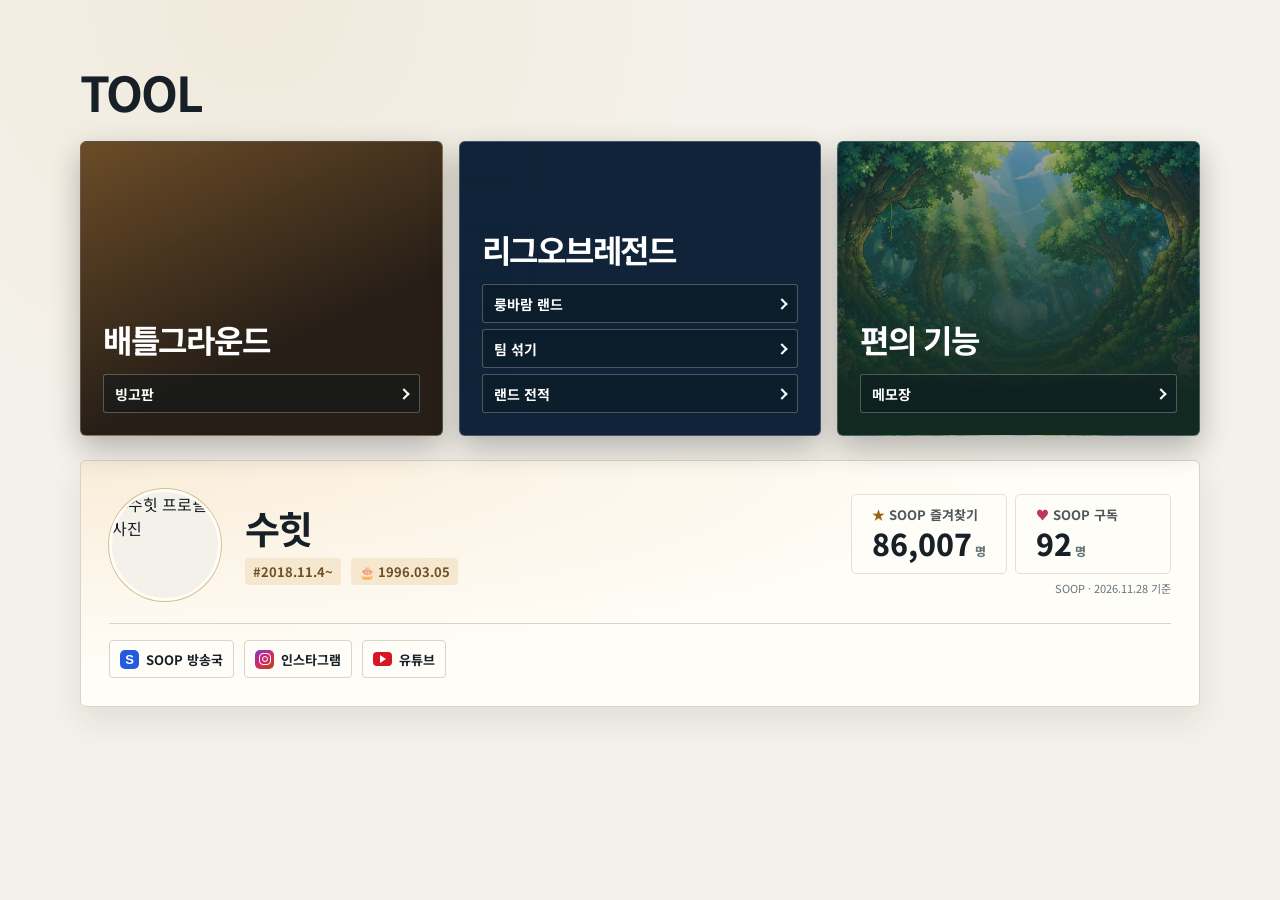
==== commit a950380d: "Add Suhit profile to the TOOL homepage" ====
--- a/index.html
+++ b/index.html
@@ -7,7 +7,8 @@
     <title>For SUWEET</title>
     <link rel="icon" type="image/png" sizes="64x64" href="assets/favicon.png?v=1" />
     <link rel="apple-touch-icon" sizes="180x180" href="assets/apple-touch-icon.png?v=1" />
-    <link rel="stylesheet" href="styles.css?v=85" />
+    <link rel="stylesheet" href="styles.css?v=86" />
+    <script src="suweet-profile.js" defer></script>
   </head>
   <body class="category-home">
     <main class="category-home__shell">
@@ -36,6 +37,39 @@
           </ul>
         </section>
       </div>
+
+      <section class="suweet-profile" aria-labelledby="suweet-name">
+        <div class="suweet-profile__identity">
+          <img class="suweet-profile__photo" src="https://profile.img.sooplive.com/LOGO/su/suhee0051/suhee0051.jpg" alt="수힛 프로필 사진" width="112" height="112" />
+          <div>
+            <h2 id="suweet-name">수힛</h2>
+            <ul class="suweet-profile__dates">
+              <li><time datetime="2018-11-04">#2018.11.4~</time></li>
+              <li><span aria-hidden="true">🎂</span> <time datetime="1996-03-05" aria-label="생일 1996년 3월 5일">1996.03.05</time></li>
+            </ul>
+          </div>
+        </div>
+
+        <div>
+          <dl class="suweet-profile__stats">
+            <div>
+              <dt><span class="suweet-profile__stat-icon--favorite" aria-hidden="true">★</span> SOOP 즐겨찾기</dt>
+              <dd><span id="suweet-favorites">86,007</span><small>명</small></dd>
+            </div>
+            <div>
+              <dt><span class="suweet-profile__stat-icon--subscription" aria-hidden="true">♥</span> SOOP 구독</dt>
+              <dd><span id="suweet-subscriptions">92</span><small>명</small></dd>
+            </div>
+          </dl>
+          <p class="suweet-profile__source" id="suweet-stats-source">SOOP · 2026.11.28 기준</p>
+        </div>
+
+        <ul class="suweet-profile__links" aria-label="수힛 채널">
+          <li><a href="https://www.sooplive.com/station/suhee0051" target="_blank" rel="noopener noreferrer"><span class="suweet-profile__icon suweet-profile__icon--soop" aria-hidden="true">S</span> SOOP 방송국</a></li>
+          <li><a href="https://www.instagram.com/suweet.co.kr/" target="_blank" rel="noopener noreferrer"><span class="suweet-profile__icon suweet-profile__icon--instagram" aria-hidden="true"></span> 인스타그램</a></li>
+          <li><a href="https://www.youtube.com/channel/UCZtzLAQmS8U_Yegn4XYYYkQ" target="_blank" rel="noopener noreferrer"><span class="suweet-profile__icon suweet-profile__icon--youtube" aria-hidden="true"></span> 유튜브</a></li>
+        </ul>
+      </section>
     </main>
   </body>
 </html>
--- a/styles.css
+++ b/styles.css
@@ -35,7 +35,7 @@
 .app-shell { width: min(1480px, 100%); margin: 0 auto; padding: 28px 36px 20px; }
 
 .category-home { min-height: 100vh; }
-.category-home__shell { width: min(1120px, calc(100% - 32px)); margin: 0 auto; padding: clamp(44px, 9vw, 104px) 0 40px; }
+.category-home__shell { width: min(1120px, calc(100% - 32px)); margin: 0 auto; padding: clamp(24px, 5vw, 64px) 0 40px; }
 .category-home h1 { margin: 0 0 22px; font-size: clamp(30px, 5vw, 48px); line-height: 1.15; letter-spacing: -.045em; }
 .category-home__grid { display: grid; grid-template-columns: repeat(3, minmax(0, 1fr)); gap: 16px; }
 .category-card {
@@ -88,9 +88,62 @@
 .category-card a::after { content: ""; width: 6px; height: 6px; border-top: 2px solid currentColor; border-right: 2px solid currentColor; transform: rotate(45deg); }
 .category-card a:hover, .category-card a:focus-visible { border-color: var(--gold-bright); background: #0b1824; }
 
+.suweet-profile {
+  display: grid;
+  grid-template-columns: minmax(0, 1fr) auto;
+  align-items: center;
+  gap: 22px 28px;
+  margin-top: 24px;
+  padding: clamp(16px, 3vw, 28px);
+  border: 1px solid var(--line);
+  border-radius: 6px;
+  background: radial-gradient(ellipse at 0 0, #f9edd9, transparent 60%), var(--surface);
+  box-shadow: var(--shadow);
+}
+.suweet-profile__identity { display: flex; align-items: center; gap: clamp(12px, 2.4vw, 24px); }
+.suweet-profile__photo {
+  flex: none;
+  width: clamp(68px, 11vw, 112px);
+  height: auto;
+  aspect-ratio: 1;
+  object-fit: cover;
+  object-position: center 30%;
+  border: 3px solid var(--surface);
+  border-radius: 50%;
+  background: var(--paper);
+  box-shadow: 0 0 0 1px #d6bd8b;
+}
+.suweet-profile h2 { margin: 0 0 8px; font-size: clamp(26px, 4vw, 38px); line-height: 1.15; letter-spacing: -.045em; }
+.suweet-profile__dates,
+.suweet-profile__links { display: flex; flex-wrap: wrap; gap: 6px 10px; margin: 0; padding: 0; list-style: none; }
+.suweet-profile__dates li { padding: 4px 8px; border-radius: 4px; background: #f5e8cf; color: #6e5028; font-size: 13px; font-weight: 700; white-space: nowrap; }
+.suweet-profile__stats { display: grid; grid-template-columns: repeat(2, minmax(0, 1fr)); gap: 8px; margin: 0; }
+.suweet-profile__stats > div { min-width: 0; padding: 10px clamp(8px, 2vw, 20px); border: 1px solid #e7dfd1; border-radius: 5px; background: var(--surface); }
+.suweet-profile__stats dt { color: #4f575c; font-size: 13px; font-weight: 700; white-space: nowrap; }
+.suweet-profile__stat-icon--favorite { color: #9a630c; }
+.suweet-profile__stat-icon--subscription { color: #bb365a; }
+.suweet-profile__stats dd { margin: 0; font-size: clamp(22px, 3vw, 30px); font-weight: 800; line-height: 1.3; font-variant-numeric: tabular-nums; }
+.suweet-profile__stats small { margin-left: 3px; color: var(--muted); font-size: 12px; }
+.suweet-profile__source { margin: 6px 0 0; color: var(--muted); font-size: 11px; text-align: right; }
+.suweet-profile__links { grid-column: 1 / -1; padding-top: 16px; border-top: 1px solid var(--line); }
+.suweet-profile__links a { display: flex; align-items: center; gap: 7px; min-height: 38px; padding: 5px 10px; border: 1px solid var(--line); border-radius: 4px; background: var(--surface); color: var(--ink); text-decoration: none; font-size: 13px; font-weight: 700; }
+.suweet-profile__links a:hover { border-color: var(--gold); }
+.suweet-profile a:focus-visible { outline: 2px solid #3262ae; outline-offset: 3px; }
+.suweet-profile__icon { display: inline-grid; place-items: center; position: relative; width: 19px; height: 19px; }
+.suweet-profile__icon--soop { border-radius: 5px; background: #235bdc; color: #fff; font: 800 13px/1 sans-serif; }
+.suweet-profile__icon--instagram { border-radius: 5px; background: linear-gradient(145deg, #783abe, #d62869 50%, #b04913); color: #fff; }
+.suweet-profile__icon--instagram::before { content: ""; width: 10px; height: 10px; border: 1px solid currentColor; border-radius: 4px; }
+.suweet-profile__icon--instagram::after { content: ""; position: absolute; width: 4px; height: 4px; border: 1px solid currentColor; border-radius: 50%; }
+.suweet-profile__icon--youtube { height: 14px; border-radius: 4px; background: #d51625; }
+.suweet-profile__icon--youtube::before { content: ""; margin-left: 1px; border: 4px solid transparent; border-right: 0; border-left: 6px solid #fff; }
+
 @media (max-width: 700px) {
   .category-home__grid { grid-template-columns: 1fr; }
   .category-card { min-height: 148px; padding: 18px; }
+}
+
+@media (max-width: 540px) {
+  .suweet-profile { grid-template-columns: minmax(0, 1fr); gap: 16px; }
 }
 
 .hero {
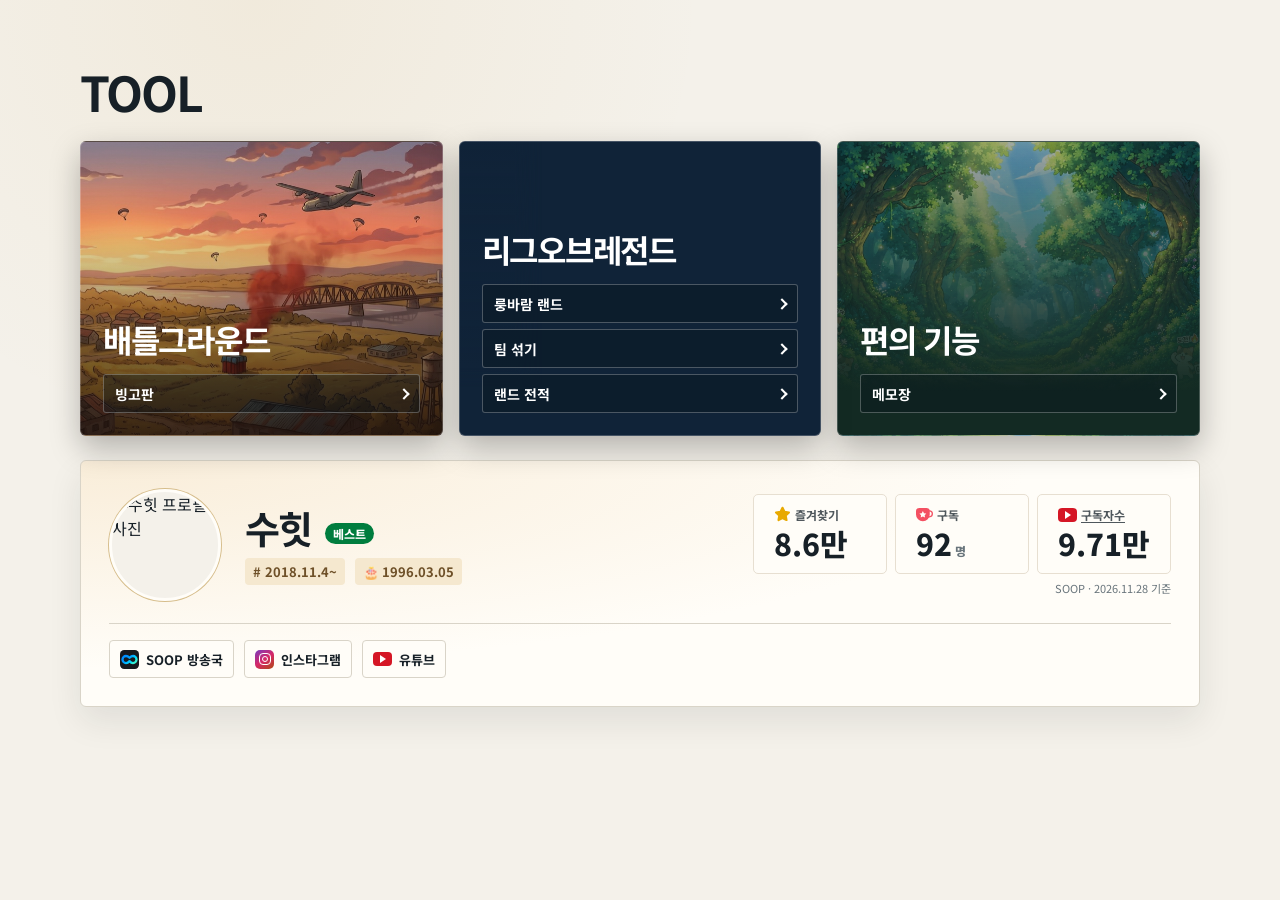
==== commit 467d95d0: "Refine the TOOL profile and PUBG artwork" ====
--- a/index.html
+++ b/index.html
@@ -7,8 +7,8 @@
     <title>For SUWEET</title>
     <link rel="icon" type="image/png" sizes="64x64" href="assets/favicon.png?v=1" />
     <link rel="apple-touch-icon" sizes="180x180" href="assets/apple-touch-icon.png?v=1" />
-    <link rel="stylesheet" href="styles.css?v=86" />
-    <script src="suweet-profile.js" defer></script>
+    <link rel="stylesheet" href="styles.css?v=87" />
+    <script src="suweet-profile.js?v=2" defer></script>
   </head>
   <body class="category-home">
     <main class="category-home__shell">
@@ -42,9 +42,9 @@
         <div class="suweet-profile__identity">
           <img class="suweet-profile__photo" src="https://profile.img.sooplive.com/LOGO/su/suhee0051/suhee0051.jpg" alt="수힛 프로필 사진" width="112" height="112" />
           <div>
-            <h2 id="suweet-name">수힛</h2>
+            <h2 id="suweet-name">수힛 <span class="suweet-profile__badge">베스트</span></h2>
             <ul class="suweet-profile__dates">
-              <li><time datetime="2018-11-04">#2018.11.4~</time></li>
+              <li><time datetime="2018-11-04"># 2018.11.4~</time></li>
               <li><span aria-hidden="true">🎂</span> <time datetime="1996-03-05" aria-label="생일 1996년 3월 5일">1996.03.05</time></li>
             </ul>
           </div>
@@ -53,19 +53,34 @@
         <div>
           <dl class="suweet-profile__stats">
             <div>
-              <dt><span class="suweet-profile__stat-icon--favorite" aria-hidden="true">★</span> SOOP 즐겨찾기</dt>
-              <dd><span id="suweet-favorites">86,007</span><small>명</small></dd>
+              <dt>
+                <svg class="suweet-profile__stat-icon suweet-profile__stat-icon--favorite" viewBox="0 0 24 24" aria-hidden="true">
+                  <path d="m12 2.5 2.8 5.7 6.3.9-4.55 4.44 1.08 6.27L12 16.85l-5.63 2.96 1.08-6.27L2.9 9.1l6.3-.9Z" fill="currentColor" stroke="currentColor" stroke-width="3" stroke-linejoin="round" />
+                </svg>
+                즐겨찾기
+              </dt>
+              <dd id="suweet-favorites">8.6만</dd>
             </div>
             <div>
-              <dt><span class="suweet-profile__stat-icon--subscription" aria-hidden="true">♥</span> SOOP 구독</dt>
+              <dt>
+                <svg class="suweet-profile__stat-icon suweet-profile__stat-icon--subscription" viewBox="0 0 26 24" aria-hidden="true">
+                  <path d="M19.5 6.5h1a4.5 4.5 0 0 1 0 9h-2" fill="none" stroke="currentColor" stroke-width="2" />
+                  <path d="M5 2h11a5 5 0 0 1 5 5v5a10.5 10.5 0 0 1-21 0V7a5 5 0 0 1 5-5Z M10.5 6.8l1.7 3.2 3.55.6-2.5 2.5.55 3.5-3.3-1.6-3.3 1.6.55-3.5-2.5-2.5 3.55-.6Z" fill="currentColor" fill-rule="evenodd" />
+                </svg>
+                구독
+              </dt>
               <dd><span id="suweet-subscriptions">92</span><small>명</small></dd>
+            </div>
+            <div>
+              <dt><span class="suweet-profile__icon suweet-profile__icon--youtube" aria-hidden="true"></span> <a href="https://www.youtube.com/channel/UCZtzLAQmS8U_Yegn4XYYYkQ" target="_blank" rel="noopener noreferrer" aria-label="유튜브 구독자수">구독자수</a></dt>
+              <dd>9.71만</dd>
             </div>
           </dl>
           <p class="suweet-profile__source" id="suweet-stats-source">SOOP · 2026.11.28 기준</p>
         </div>
 
         <ul class="suweet-profile__links" aria-label="수힛 채널">
-          <li><a href="https://www.sooplive.com/station/suhee0051" target="_blank" rel="noopener noreferrer"><span class="suweet-profile__icon suweet-profile__icon--soop" aria-hidden="true">S</span> SOOP 방송국</a></li>
+          <li><a href="https://www.sooplive.com/station/suhee0051" target="_blank" rel="noopener noreferrer"><img src="assets/soop-icon.svg" width="19" height="19" alt="" /> SOOP 방송국</a></li>
           <li><a href="https://www.instagram.com/suweet.co.kr/" target="_blank" rel="noopener noreferrer"><span class="suweet-profile__icon suweet-profile__icon--instagram" aria-hidden="true"></span> 인스타그램</a></li>
           <li><a href="https://www.youtube.com/channel/UCZtzLAQmS8U_Yegn4XYYYkQ" target="_blank" rel="noopener noreferrer"><span class="suweet-profile__icon suweet-profile__icon--youtube" aria-hidden="true"></span> 유튜브</a></li>
         </ul>
--- a/styles.css
+++ b/styles.css
@@ -50,7 +50,10 @@
   border-radius: 6px;
   box-shadow: 0 12px 30px #0004;
 }
-.category-card--pubg { background: linear-gradient(155deg, #6c4c27, #261e17 65%); }
+.category-card--pubg {
+  background: linear-gradient(180deg, #27170e14 30%, #26191085 68%, #20130ee0),
+    url("assets/pubg-category.jpg") 54% center / cover no-repeat, #6c4c27;
+}
 .category-card--land {
   position: relative;
   isolation: isolate;
@@ -114,14 +117,17 @@
   box-shadow: 0 0 0 1px #d6bd8b;
 }
 .suweet-profile h2 { margin: 0 0 8px; font-size: clamp(26px, 4vw, 38px); line-height: 1.15; letter-spacing: -.045em; }
+.suweet-profile__badge { display: inline-block; margin-left: 4px; padding: 4px 8px; border-radius: 999px; background: #007d3e; color: #fff; font-size: 12px; font-weight: 800; letter-spacing: 0; vertical-align: middle; }
 .suweet-profile__dates,
 .suweet-profile__links { display: flex; flex-wrap: wrap; gap: 6px 10px; margin: 0; padding: 0; list-style: none; }
 .suweet-profile__dates li { padding: 4px 8px; border-radius: 4px; background: #f5e8cf; color: #6e5028; font-size: 13px; font-weight: 700; white-space: nowrap; }
-.suweet-profile__stats { display: grid; grid-template-columns: repeat(2, minmax(0, 1fr)); gap: 8px; margin: 0; }
+.suweet-profile__stats { display: grid; grid-template-columns: repeat(3, minmax(0, 1fr)); gap: 8px; margin: 0; }
 .suweet-profile__stats > div { min-width: 0; padding: 10px clamp(8px, 2vw, 20px); border: 1px solid #e7dfd1; border-radius: 5px; background: var(--surface); }
-.suweet-profile__stats dt { color: #4f575c; font-size: 13px; font-weight: 700; white-space: nowrap; }
-.suweet-profile__stat-icon--favorite { color: #9a630c; }
-.suweet-profile__stat-icon--subscription { color: #bb365a; }
+.suweet-profile__stats dt { display: flex; align-items: center; gap: 4px; min-height: 19px; color: #4f575c; font-size: 12px; font-weight: 700; white-space: nowrap; }
+.suweet-profile__stats dt a { color: inherit; text-underline-offset: 2px; }
+.suweet-profile__stat-icon { flex: none; width: 17px; height: 17px; }
+.suweet-profile__stat-icon--favorite { color: #e8a900; }
+.suweet-profile__stat-icon--subscription { color: #f45062; }
 .suweet-profile__stats dd { margin: 0; font-size: clamp(22px, 3vw, 30px); font-weight: 800; line-height: 1.3; font-variant-numeric: tabular-nums; }
 .suweet-profile__stats small { margin-left: 3px; color: var(--muted); font-size: 12px; }
 .suweet-profile__source { margin: 6px 0 0; color: var(--muted); font-size: 11px; text-align: right; }
@@ -130,7 +136,6 @@
 .suweet-profile__links a:hover { border-color: var(--gold); }
 .suweet-profile a:focus-visible { outline: 2px solid #3262ae; outline-offset: 3px; }
 .suweet-profile__icon { display: inline-grid; place-items: center; position: relative; width: 19px; height: 19px; }
-.suweet-profile__icon--soop { border-radius: 5px; background: #235bdc; color: #fff; font: 800 13px/1 sans-serif; }
 .suweet-profile__icon--instagram { border-radius: 5px; background: linear-gradient(145deg, #783abe, #d62869 50%, #b04913); color: #fff; }
 .suweet-profile__icon--instagram::before { content: ""; width: 10px; height: 10px; border: 1px solid currentColor; border-radius: 4px; }
 .suweet-profile__icon--instagram::after { content: ""; position: absolute; width: 4px; height: 4px; border: 1px solid currentColor; border-radius: 50%; }
@@ -140,10 +145,13 @@
 @media (max-width: 700px) {
   .category-home__grid { grid-template-columns: 1fr; }
   .category-card { min-height: 148px; padding: 18px; }
-}
-
-@media (max-width: 540px) {
   .suweet-profile { grid-template-columns: minmax(0, 1fr); gap: 16px; }
+}
+
+@media (max-width: 360px) {
+  .suweet-profile__stats { gap: 5px; }
+  .suweet-profile__stats > div { padding-inline: 6px; }
+  .suweet-profile__stats dd { font-size: 20px; }
 }
 
 .hero {
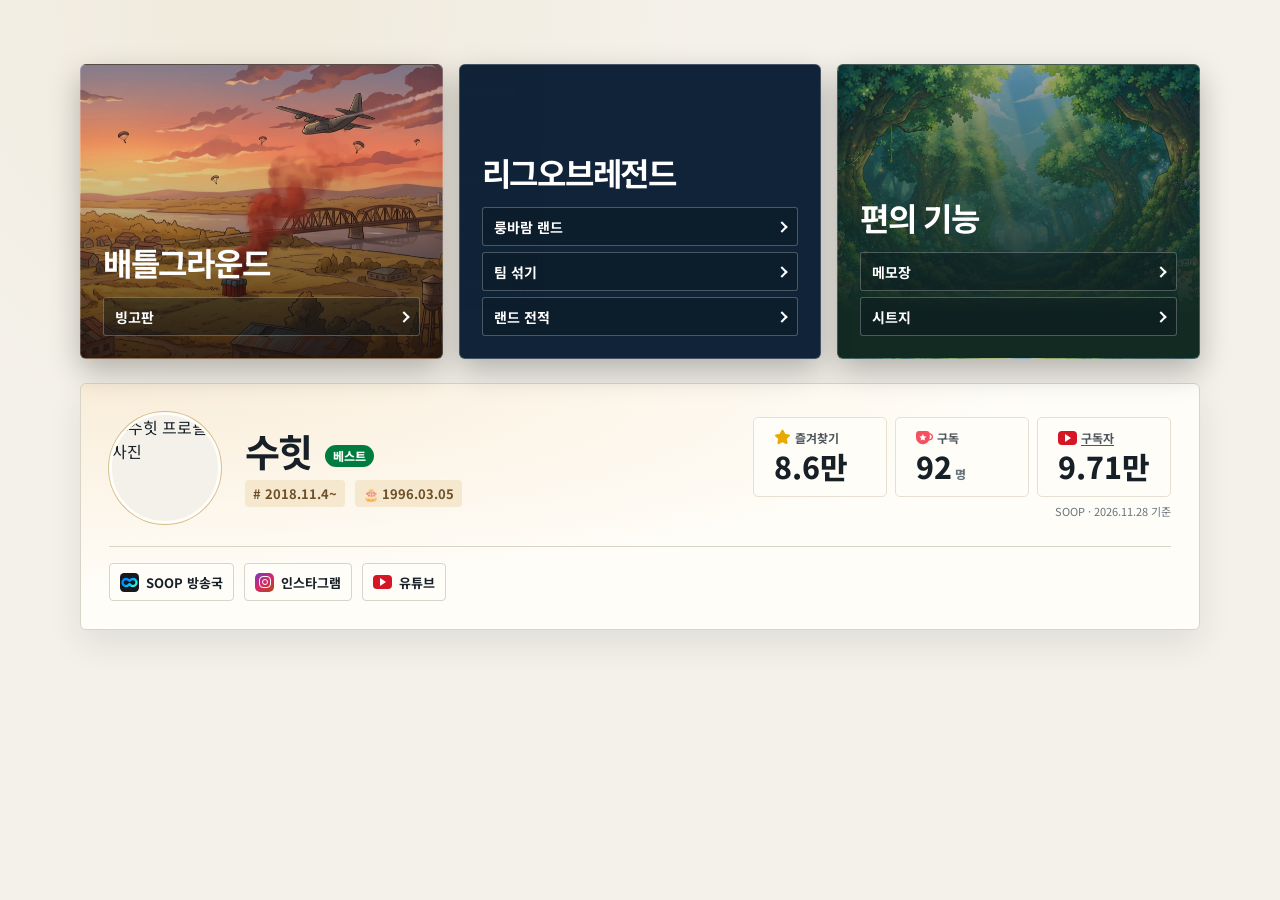
==== commit 8d0921d7: "Link the sheet and refresh YouTube subscribers on the homepage" ====
--- a/index.html
+++ b/index.html
@@ -7,12 +7,11 @@
     <title>For SUWEET</title>
     <link rel="icon" type="image/png" sizes="64x64" href="assets/favicon.png?v=1" />
     <link rel="apple-touch-icon" sizes="180x180" href="assets/apple-touch-icon.png?v=1" />
-    <link rel="stylesheet" href="styles.css?v=87" />
-    <script src="suweet-profile.js?v=2" defer></script>
+    <link rel="stylesheet" href="styles.css?v=88" />
+    <script src="suweet-profile.js?v=3" defer></script>
   </head>
   <body class="category-home">
     <main class="category-home__shell">
-      <h1>TOOL</h1>
       <div class="category-home__grid">
         <section class="category-card category-card--pubg" aria-labelledby="pubg-category">
           <h2 id="pubg-category">배틀그라운드</h2>
@@ -34,6 +33,7 @@
           <h2 id="tools-category">편의 기능</h2>
           <ul>
             <li><a href="memo.html">메모장</a></li>
+            <li><a href="https://docs.google.com/spreadsheets/d/1lkryOtl57XGtu3zS6tkXwcYZOdg-iY7RiO7I2hugWZs/edit?gid=0#gid=0" target="_blank" rel="noopener noreferrer">시트지</a></li>
           </ul>
         </section>
       </div>
@@ -72,8 +72,8 @@
               <dd><span id="suweet-subscriptions">92</span><small>명</small></dd>
             </div>
             <div>
-              <dt><span class="suweet-profile__icon suweet-profile__icon--youtube" aria-hidden="true"></span> <a href="https://www.youtube.com/channel/UCZtzLAQmS8U_Yegn4XYYYkQ" target="_blank" rel="noopener noreferrer" aria-label="유튜브 구독자수">구독자수</a></dt>
-              <dd>9.71만</dd>
+              <dt><span class="suweet-profile__icon suweet-profile__icon--youtube" aria-hidden="true"></span> <a href="https://www.youtube.com/channel/UCZtzLAQmS8U_Yegn4XYYYkQ" target="_blank" rel="noopener noreferrer" aria-label="유튜브 구독자">구독자</a></dt>
+              <dd id="suweet-youtube-subscribers" title="유튜브 · 2026.11.28 기준">9.71만</dd>
             </div>
           </dl>
           <p class="suweet-profile__source" id="suweet-stats-source">SOOP · 2026.11.28 기준</p>
--- a/styles.css
+++ b/styles.css
@@ -36,7 +36,6 @@
 
 .category-home { min-height: 100vh; }
 .category-home__shell { width: min(1120px, calc(100% - 32px)); margin: 0 auto; padding: clamp(24px, 5vw, 64px) 0 40px; }
-.category-home h1 { margin: 0 0 22px; font-size: clamp(30px, 5vw, 48px); line-height: 1.15; letter-spacing: -.045em; }
 .category-home__grid { display: grid; grid-template-columns: repeat(3, minmax(0, 1fr)); gap: 16px; }
 .category-card {
   display: flex;
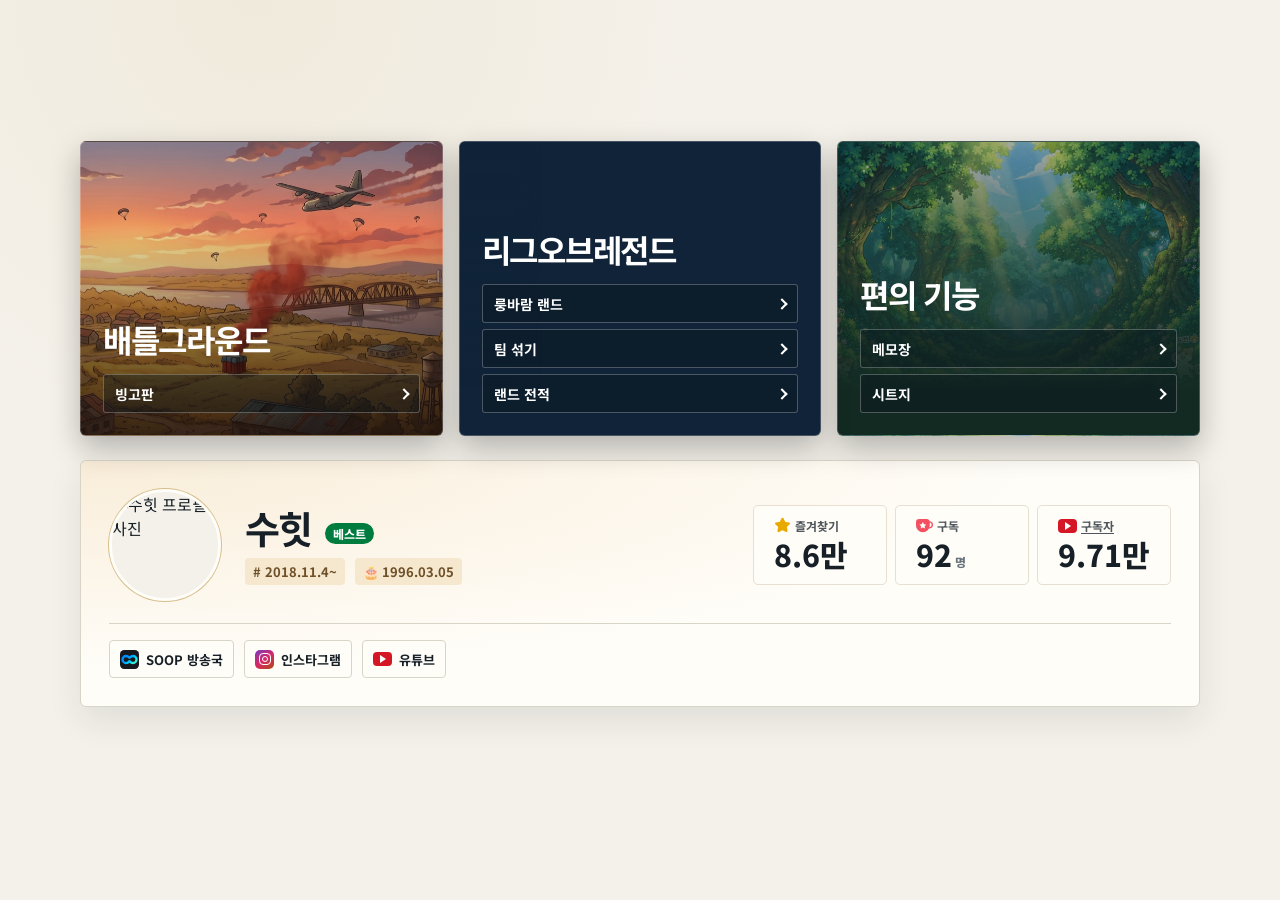
==== commit 5f0f6fcf: "Restore homepage spacing and update the page title" ====
--- a/index.html
+++ b/index.html
@@ -4,11 +4,11 @@
     <meta charset="UTF-8" />
     <meta name="viewport" content="width=device-width, initial-scale=1.0" />
     <meta name="description" content="배틀그라운드, 룽바람 랜드, 편의 기능" />
-    <title>For SUWEET</title>
+    <title>SUWEET PAGE</title>
     <link rel="icon" type="image/png" sizes="64x64" href="assets/favicon.png?v=1" />
     <link rel="apple-touch-icon" sizes="180x180" href="assets/apple-touch-icon.png?v=1" />
-    <link rel="stylesheet" href="styles.css?v=88" />
-    <script src="suweet-profile.js?v=3" defer></script>
+    <link rel="stylesheet" href="styles.css?v=89" />
+    <script src="suweet-profile.js?v=4" defer></script>
   </head>
   <body class="category-home">
     <main class="category-home__shell">
@@ -59,7 +59,7 @@
                 </svg>
                 즐겨찾기
               </dt>
-              <dd id="suweet-favorites">8.6만</dd>
+              <dd id="suweet-favorites" title="SOOP · 2026.11.28 기준">8.6만</dd>
             </div>
             <div>
               <dt>
@@ -69,14 +69,13 @@
                 </svg>
                 구독
               </dt>
-              <dd><span id="suweet-subscriptions">92</span><small>명</small></dd>
+              <dd><span id="suweet-subscriptions" title="SOOP · 2026.11.28 기준">92</span><small>명</small></dd>
             </div>
             <div>
               <dt><span class="suweet-profile__icon suweet-profile__icon--youtube" aria-hidden="true"></span> <a href="https://www.youtube.com/channel/UCZtzLAQmS8U_Yegn4XYYYkQ" target="_blank" rel="noopener noreferrer" aria-label="유튜브 구독자">구독자</a></dt>
               <dd id="suweet-youtube-subscribers" title="유튜브 · 2026.11.28 기준">9.71만</dd>
             </div>
           </dl>
-          <p class="suweet-profile__source" id="suweet-stats-source">SOOP · 2026.11.28 기준</p>
         </div>
 
         <ul class="suweet-profile__links" aria-label="수힛 채널">
--- a/styles.css
+++ b/styles.css
@@ -35,7 +35,12 @@
 .app-shell { width: min(1480px, 100%); margin: 0 auto; padding: 28px 36px 20px; }
 
 .category-home { min-height: 100vh; }
-.category-home__shell { width: min(1120px, calc(100% - 32px)); margin: 0 auto; padding: clamp(24px, 5vw, 64px) 0 40px; }
+.category-home__shell {
+  width: min(1120px, calc(100% - 32px));
+  margin: 0 auto;
+  /* Preserve the category position after removing the title. */
+  padding: calc(clamp(24px, 5vw, 64px) + clamp(34.5px, 5.75vw, 55.2px) + 22px) 0 40px;
+}
 .category-home__grid { display: grid; grid-template-columns: repeat(3, minmax(0, 1fr)); gap: 16px; }
 .category-card {
   display: flex;
@@ -129,7 +134,6 @@
 .suweet-profile__stat-icon--subscription { color: #f45062; }
 .suweet-profile__stats dd { margin: 0; font-size: clamp(22px, 3vw, 30px); font-weight: 800; line-height: 1.3; font-variant-numeric: tabular-nums; }
 .suweet-profile__stats small { margin-left: 3px; color: var(--muted); font-size: 12px; }
-.suweet-profile__source { margin: 6px 0 0; color: var(--muted); font-size: 11px; text-align: right; }
 .suweet-profile__links { grid-column: 1 / -1; padding-top: 16px; border-top: 1px solid var(--line); }
 .suweet-profile__links a { display: flex; align-items: center; gap: 7px; min-height: 38px; padding: 5px 10px; border: 1px solid var(--line); border-radius: 4px; background: var(--surface); color: var(--ink); text-decoration: none; font-size: 13px; font-weight: 700; }
 .suweet-profile__links a:hover { border-color: var(--gold); }
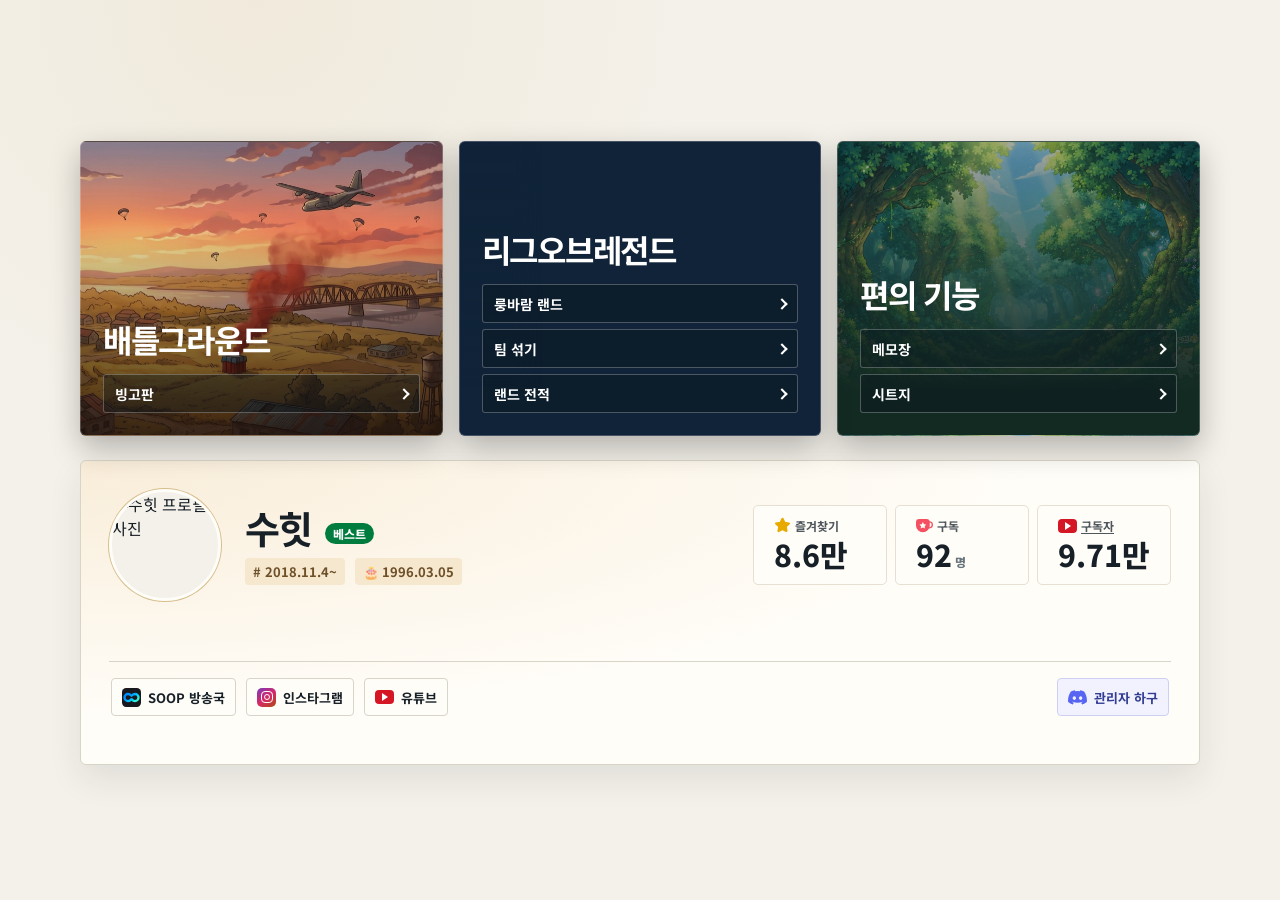
==== commit e2372042: "Add Hagu’s Discord contact to the homepage" ====
--- a/index.html
+++ b/index.html
@@ -7,7 +7,7 @@
     <title>SUWEET PAGE</title>
     <link rel="icon" type="image/png" sizes="64x64" href="assets/favicon.png?v=1" />
     <link rel="apple-touch-icon" sizes="180x180" href="assets/apple-touch-icon.png?v=1" />
-    <link rel="stylesheet" href="styles.css?v=89" />
+    <link rel="stylesheet" href="styles.css?v=90" />
     <script src="suweet-profile.js?v=4" defer></script>
   </head>
   <body class="category-home">
@@ -78,11 +78,19 @@
           </dl>
         </div>
 
-        <ul class="suweet-profile__links" aria-label="수힛 채널">
-          <li><a href="https://www.sooplive.com/station/suhee0051" target="_blank" rel="noopener noreferrer"><img src="assets/soop-icon.svg" width="19" height="19" alt="" /> SOOP 방송국</a></li>
-          <li><a href="https://www.instagram.com/suweet.co.kr/" target="_blank" rel="noopener noreferrer"><span class="suweet-profile__icon suweet-profile__icon--instagram" aria-hidden="true"></span> 인스타그램</a></li>
-          <li><a href="https://www.youtube.com/channel/UCZtzLAQmS8U_Yegn4XYYYkQ" target="_blank" rel="noopener noreferrer"><span class="suweet-profile__icon suweet-profile__icon--youtube" aria-hidden="true"></span> 유튜브</a></li>
-        </ul>
+        <footer class="suweet-profile__footer">
+          <ul class="suweet-profile__links" aria-label="수힛 채널">
+            <li><a href="https://www.sooplive.com/station/suhee0051" target="_blank" rel="noopener noreferrer"><img src="assets/soop-icon.svg" width="19" height="19" alt="" /> SOOP 방송국</a></li>
+            <li><a href="https://www.instagram.com/suweet.co.kr/" target="_blank" rel="noopener noreferrer"><span class="suweet-profile__icon suweet-profile__icon--instagram" aria-hidden="true"></span> 인스타그램</a></li>
+            <li><a href="https://www.youtube.com/channel/UCZtzLAQmS8U_Yegn4XYYYkQ" target="_blank" rel="noopener noreferrer"><span class="suweet-profile__icon suweet-profile__icon--youtube" aria-hidden="true"></span> 유튜브</a></li>
+          </ul>
+          <a class="suweet-profile__contact" href="https://discord.com/users/1401617533408383036" target="_blank" rel="noopener noreferrer" aria-label="관리자 하구 디스코드 프로필">
+            <svg class="suweet-profile__icon suweet-profile__icon--discord" viewBox="0 0 24 24" aria-hidden="true">
+              <path fill="currentColor" d="M20.32 4.37a19.8 19.8 0 0 0-4.89-1.52c-.21.38-.45.88-.62 1.28a18.2 18.2 0 0 0-5.62 0c-.17-.4-.42-.9-.63-1.28a19.9 19.9 0 0 0-4.89 1.52C.58 8.93-.26 13.38.16 17.77a19.9 19.9 0 0 0 6 3.01c.49-.67.93-1.39 1.31-2.14-.72-.27-1.4-.6-2.05-.98l.5-.39c3.96 1.83 8.25 1.83 12.16 0l.5.39c-.65.38-1.34.71-2.06.98.38.75.82 1.47 1.31 2.14a19.9 19.9 0 0 0 6-3.01c.49-5.09-.84-9.5-3.51-13.4ZM8.02 15.07c-1.18 0-2.15-1.08-2.15-2.39s.95-2.4 2.15-2.4c1.19 0 2.16 1.09 2.14 2.4 0 1.31-.95 2.39-2.14 2.39Zm7.96 0c-1.18 0-2.15-1.08-2.15-2.39s.95-2.4 2.15-2.4 2.16 1.09 2.15 2.4c0 1.31-.95 2.39-2.15 2.39Z" />
+            </svg>
+            관리자 하구
+          </a>
+        </footer>
       </section>
     </main>
   </body>
--- a/styles.css
+++ b/styles.css
@@ -134,11 +134,23 @@
 .suweet-profile__stat-icon--subscription { color: #f45062; }
 .suweet-profile__stats dd { margin: 0; font-size: clamp(22px, 3vw, 30px); font-weight: 800; line-height: 1.3; font-variant-numeric: tabular-nums; }
 .suweet-profile__stats small { margin-left: 3px; color: var(--muted); font-size: 12px; }
-.suweet-profile__links { grid-column: 1 / -1; padding-top: 16px; border-top: 1px solid var(--line); }
-.suweet-profile__links a { display: flex; align-items: center; gap: 7px; min-height: 38px; padding: 5px 10px; border: 1px solid var(--line); border-radius: 4px; background: var(--surface); color: var(--ink); text-decoration: none; font-size: 13px; font-weight: 700; }
-.suweet-profile__links a:hover { border-color: var(--gold); }
+.suweet-profile__footer {
+  grid-column: 1 / -1;
+  display: flex;
+  flex-wrap: wrap;
+  justify-content: space-between;
+  align-items: center;
+  gap: 10px 16px;
+  padding-top: 16px;
+  border-top: 1px solid var(--line);
+}
+.suweet-profile__footer a { display: flex; align-items: center; gap: 7px; min-height: 38px; padding: 5px 10px; border: 1px solid var(--line); border-radius: 4px; background: var(--surface); color: var(--ink); text-decoration: none; font-size: 13px; font-weight: 700; }
+.suweet-profile__footer a:hover { border-color: var(--gold); }
+.suweet-profile__footer .suweet-profile__contact { border-color: #cecff5; background: #f2f2ff; color: #333e93; }
+.suweet-profile__footer .suweet-profile__contact:hover { border-color: #5865f2; }
 .suweet-profile a:focus-visible { outline: 2px solid #3262ae; outline-offset: 3px; }
 .suweet-profile__icon { display: inline-grid; place-items: center; position: relative; width: 19px; height: 19px; }
+.suweet-profile__icon--discord { flex: none; color: #5865f2; }
 .suweet-profile__icon--instagram { border-radius: 5px; background: linear-gradient(145deg, #783abe, #d62869 50%, #b04913); color: #fff; }
 .suweet-profile__icon--instagram::before { content: ""; width: 10px; height: 10px; border: 1px solid currentColor; border-radius: 4px; }
 .suweet-profile__icon--instagram::after { content: ""; position: absolute; width: 4px; height: 4px; border: 1px solid currentColor; border-radius: 50%; }
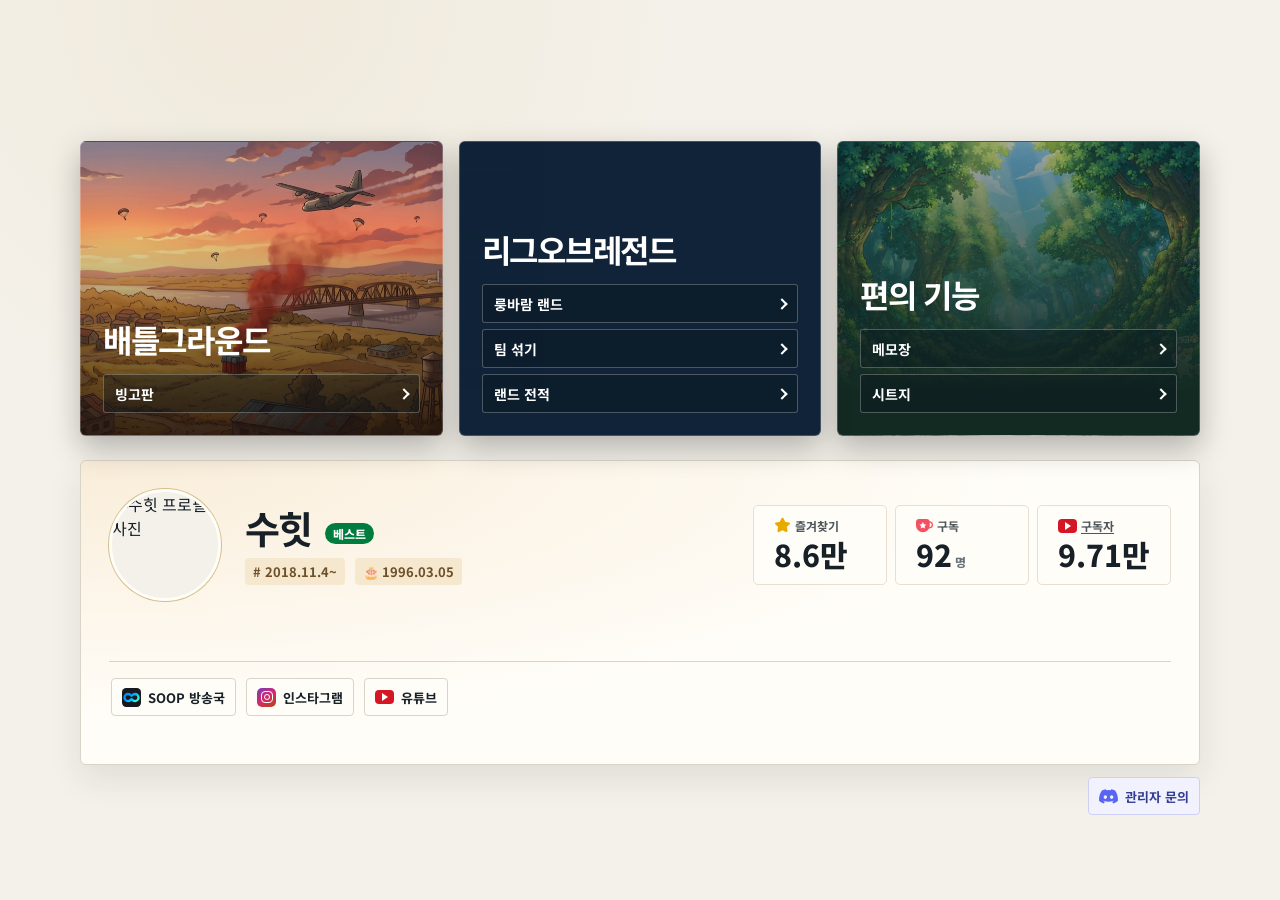
==== commit cef44ab3: "Move the admin contact below the profile" ====
--- a/index.html
+++ b/index.html
@@ -7,7 +7,7 @@
     <title>SUWEET PAGE</title>
     <link rel="icon" type="image/png" sizes="64x64" href="assets/favicon.png?v=1" />
     <link rel="apple-touch-icon" sizes="180x180" href="assets/apple-touch-icon.png?v=1" />
-    <link rel="stylesheet" href="styles.css?v=90" />
+    <link rel="stylesheet" href="styles.css?v=91" />
     <script src="suweet-profile.js?v=4" defer></script>
   </head>
   <body class="category-home">
@@ -84,14 +84,17 @@
             <li><a href="https://www.instagram.com/suweet.co.kr/" target="_blank" rel="noopener noreferrer"><span class="suweet-profile__icon suweet-profile__icon--instagram" aria-hidden="true"></span> 인스타그램</a></li>
             <li><a href="https://www.youtube.com/channel/UCZtzLAQmS8U_Yegn4XYYYkQ" target="_blank" rel="noopener noreferrer"><span class="suweet-profile__icon suweet-profile__icon--youtube" aria-hidden="true"></span> 유튜브</a></li>
           </ul>
-          <a class="suweet-profile__contact" href="https://discord.com/users/1401617533408383036" target="_blank" rel="noopener noreferrer" aria-label="관리자 하구 디스코드 프로필">
-            <svg class="suweet-profile__icon suweet-profile__icon--discord" viewBox="0 0 24 24" aria-hidden="true">
-              <path fill="currentColor" d="M20.32 4.37a19.8 19.8 0 0 0-4.89-1.52c-.21.38-.45.88-.62 1.28a18.2 18.2 0 0 0-5.62 0c-.17-.4-.42-.9-.63-1.28a19.9 19.9 0 0 0-4.89 1.52C.58 8.93-.26 13.38.16 17.77a19.9 19.9 0 0 0 6 3.01c.49-.67.93-1.39 1.31-2.14-.72-.27-1.4-.6-2.05-.98l.5-.39c3.96 1.83 8.25 1.83 12.16 0l.5.39c-.65.38-1.34.71-2.06.98.38.75.82 1.47 1.31 2.14a19.9 19.9 0 0 0 6-3.01c.49-5.09-.84-9.5-3.51-13.4ZM8.02 15.07c-1.18 0-2.15-1.08-2.15-2.39s.95-2.4 2.15-2.4c1.19 0 2.16 1.09 2.14 2.4 0 1.31-.95 2.39-2.14 2.39Zm7.96 0c-1.18 0-2.15-1.08-2.15-2.39s.95-2.4 2.15-2.4 2.16 1.09 2.15 2.4c0 1.31-.95 2.39-2.15 2.39Z" />
-            </svg>
-            관리자 하구
-          </a>
         </footer>
       </section>
+
+      <div class="category-home__contact">
+        <a href="https://discord.com/users/1401617533408383036" target="_blank" rel="noopener noreferrer" aria-label="관리자 문의 (디스코드)">
+          <svg class="suweet-profile__icon suweet-profile__icon--discord" viewBox="0 0 24 24" aria-hidden="true">
+            <path fill="currentColor" d="M20.32 4.37a19.8 19.8 0 0 0-4.89-1.52c-.21.38-.45.88-.62 1.28a18.2 18.2 0 0 0-5.62 0c-.17-.4-.42-.9-.63-1.28a19.9 19.9 0 0 0-4.89 1.52C.58 8.93-.26 13.38.16 17.77a19.9 19.9 0 0 0 6 3.01c.49-.67.93-1.39 1.31-2.14-.72-.27-1.4-.6-2.05-.98l.5-.39c3.96 1.83 8.25 1.83 12.16 0l.5.39c-.65.38-1.34.71-2.06.98.38.75.82 1.47 1.31 2.14a19.9 19.9 0 0 0 6-3.01c.49-5.09-.84-9.5-3.51-13.4ZM8.02 15.07c-1.18 0-2.15-1.08-2.15-2.39s.95-2.4 2.15-2.4c1.19 0 2.16 1.09 2.14 2.4 0 1.31-.95 2.39-2.14 2.39Zm7.96 0c-1.18 0-2.15-1.08-2.15-2.39s.95-2.4 2.15-2.4 2.16 1.09 2.15 2.4c0 1.31-.95 2.39-2.15 2.39Z" />
+          </svg>
+          관리자 문의
+        </a>
+      </div>
     </main>
   </body>
 </html>
--- a/styles.css
+++ b/styles.css
@@ -136,19 +136,17 @@
 .suweet-profile__stats small { margin-left: 3px; color: var(--muted); font-size: 12px; }
 .suweet-profile__footer {
   grid-column: 1 / -1;
-  display: flex;
-  flex-wrap: wrap;
-  justify-content: space-between;
-  align-items: center;
-  gap: 10px 16px;
   padding-top: 16px;
   border-top: 1px solid var(--line);
 }
-.suweet-profile__footer a { display: flex; align-items: center; gap: 7px; min-height: 38px; padding: 5px 10px; border: 1px solid var(--line); border-radius: 4px; background: var(--surface); color: var(--ink); text-decoration: none; font-size: 13px; font-weight: 700; }
+.category-home__contact { display: flex; justify-content: flex-end; margin-top: 12px; }
+.suweet-profile__footer a,
+.category-home__contact a { display: flex; align-items: center; gap: 7px; min-height: 38px; padding: 5px 10px; border: 1px solid var(--line); border-radius: 4px; background: var(--surface); color: var(--ink); text-decoration: none; font-size: 13px; font-weight: 700; }
 .suweet-profile__footer a:hover { border-color: var(--gold); }
-.suweet-profile__footer .suweet-profile__contact { border-color: #cecff5; background: #f2f2ff; color: #333e93; }
-.suweet-profile__footer .suweet-profile__contact:hover { border-color: #5865f2; }
-.suweet-profile a:focus-visible { outline: 2px solid #3262ae; outline-offset: 3px; }
+.category-home__contact a { border-color: #cecff5; background: #f2f2ff; color: #333e93; }
+.category-home__contact a:hover { border-color: #5865f2; }
+.suweet-profile a:focus-visible,
+.category-home__contact a:focus-visible { outline: 2px solid #3262ae; outline-offset: 3px; }
 .suweet-profile__icon { display: inline-grid; place-items: center; position: relative; width: 19px; height: 19px; }
 .suweet-profile__icon--discord { flex: none; color: #5865f2; }
 .suweet-profile__icon--instagram { border-radius: 5px; background: linear-gradient(145deg, #783abe, #d62869 50%, #b04913); color: #fff; }
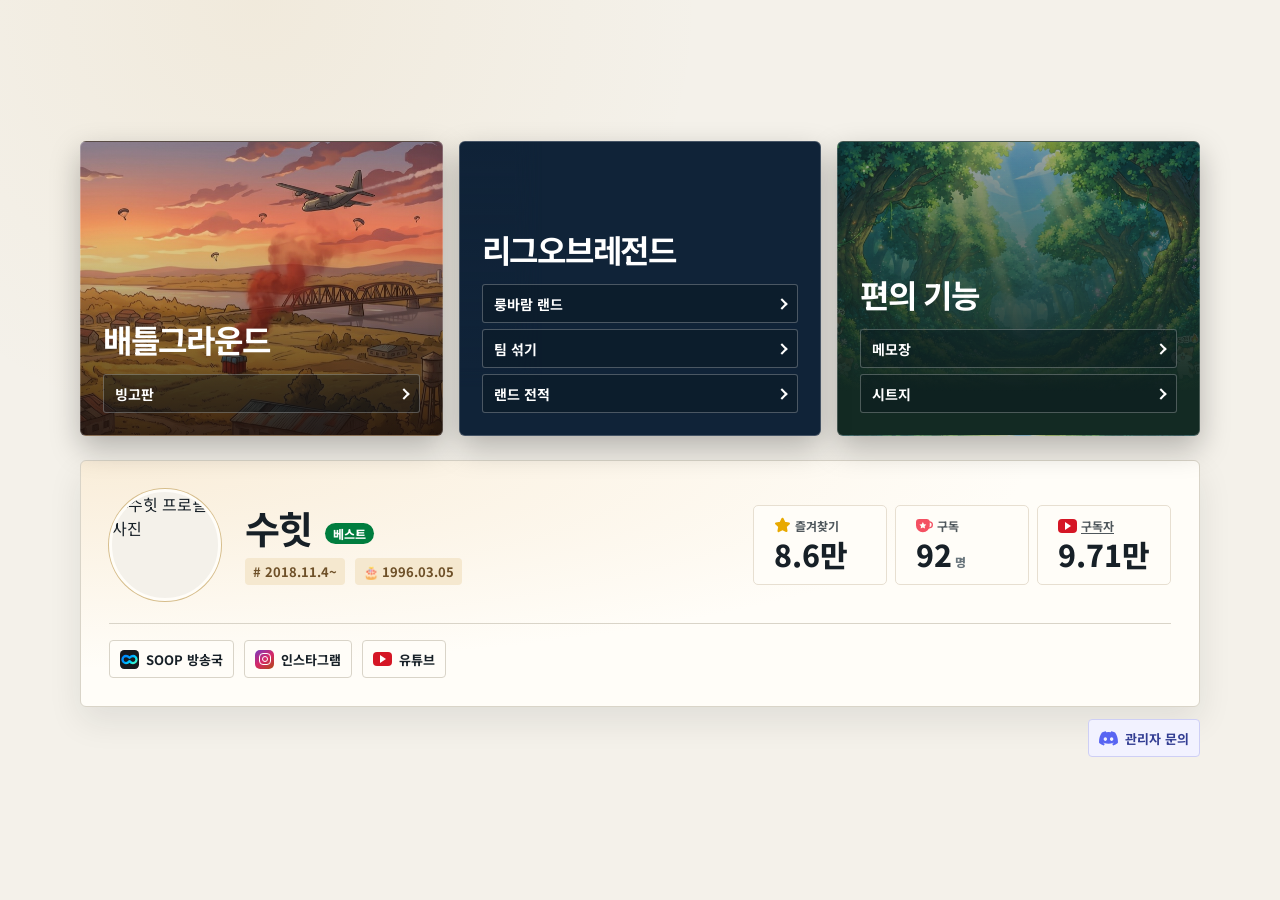
==== commit c845c362: "Restore the original Suhit profile card height" ====
--- a/index.html
+++ b/index.html
@@ -7,7 +7,7 @@
     <title>SUWEET PAGE</title>
     <link rel="icon" type="image/png" sizes="64x64" href="assets/favicon.png?v=1" />
     <link rel="apple-touch-icon" sizes="180x180" href="assets/apple-touch-icon.png?v=1" />
-    <link rel="stylesheet" href="styles.css?v=91" />
+    <link rel="stylesheet" href="styles.css?v=92" />
     <script src="suweet-profile.js?v=4" defer></script>
   </head>
   <body class="category-home">
@@ -78,13 +78,11 @@
           </dl>
         </div>
 
-        <footer class="suweet-profile__footer">
-          <ul class="suweet-profile__links" aria-label="수힛 채널">
-            <li><a href="https://www.sooplive.com/station/suhee0051" target="_blank" rel="noopener noreferrer"><img src="assets/soop-icon.svg" width="19" height="19" alt="" /> SOOP 방송국</a></li>
-            <li><a href="https://www.instagram.com/suweet.co.kr/" target="_blank" rel="noopener noreferrer"><span class="suweet-profile__icon suweet-profile__icon--instagram" aria-hidden="true"></span> 인스타그램</a></li>
-            <li><a href="https://www.youtube.com/channel/UCZtzLAQmS8U_Yegn4XYYYkQ" target="_blank" rel="noopener noreferrer"><span class="suweet-profile__icon suweet-profile__icon--youtube" aria-hidden="true"></span> 유튜브</a></li>
-          </ul>
-        </footer>
+        <ul class="suweet-profile__links" aria-label="수힛 채널">
+          <li><a href="https://www.sooplive.com/station/suhee0051" target="_blank" rel="noopener noreferrer"><img src="assets/soop-icon.svg" width="19" height="19" alt="" /> SOOP 방송국</a></li>
+          <li><a href="https://www.instagram.com/suweet.co.kr/" target="_blank" rel="noopener noreferrer"><span class="suweet-profile__icon suweet-profile__icon--instagram" aria-hidden="true"></span> 인스타그램</a></li>
+          <li><a href="https://www.youtube.com/channel/UCZtzLAQmS8U_Yegn4XYYYkQ" target="_blank" rel="noopener noreferrer"><span class="suweet-profile__icon suweet-profile__icon--youtube" aria-hidden="true"></span> 유튜브</a></li>
+        </ul>
       </section>
 
       <div class="category-home__contact">
--- a/styles.css
+++ b/styles.css
@@ -134,15 +134,15 @@
 .suweet-profile__stat-icon--subscription { color: #f45062; }
 .suweet-profile__stats dd { margin: 0; font-size: clamp(22px, 3vw, 30px); font-weight: 800; line-height: 1.3; font-variant-numeric: tabular-nums; }
 .suweet-profile__stats small { margin-left: 3px; color: var(--muted); font-size: 12px; }
-.suweet-profile__footer {
+.suweet-profile__links {
   grid-column: 1 / -1;
   padding-top: 16px;
   border-top: 1px solid var(--line);
 }
 .category-home__contact { display: flex; justify-content: flex-end; margin-top: 12px; }
-.suweet-profile__footer a,
+.suweet-profile__links a,
 .category-home__contact a { display: flex; align-items: center; gap: 7px; min-height: 38px; padding: 5px 10px; border: 1px solid var(--line); border-radius: 4px; background: var(--surface); color: var(--ink); text-decoration: none; font-size: 13px; font-weight: 700; }
-.suweet-profile__footer a:hover { border-color: var(--gold); }
+.suweet-profile__links a:hover { border-color: var(--gold); }
 .category-home__contact a { border-color: #cecff5; background: #f2f2ff; color: #333e93; }
 .category-home__contact a:hover { border-color: #5865f2; }
 .suweet-profile a:focus-visible,
